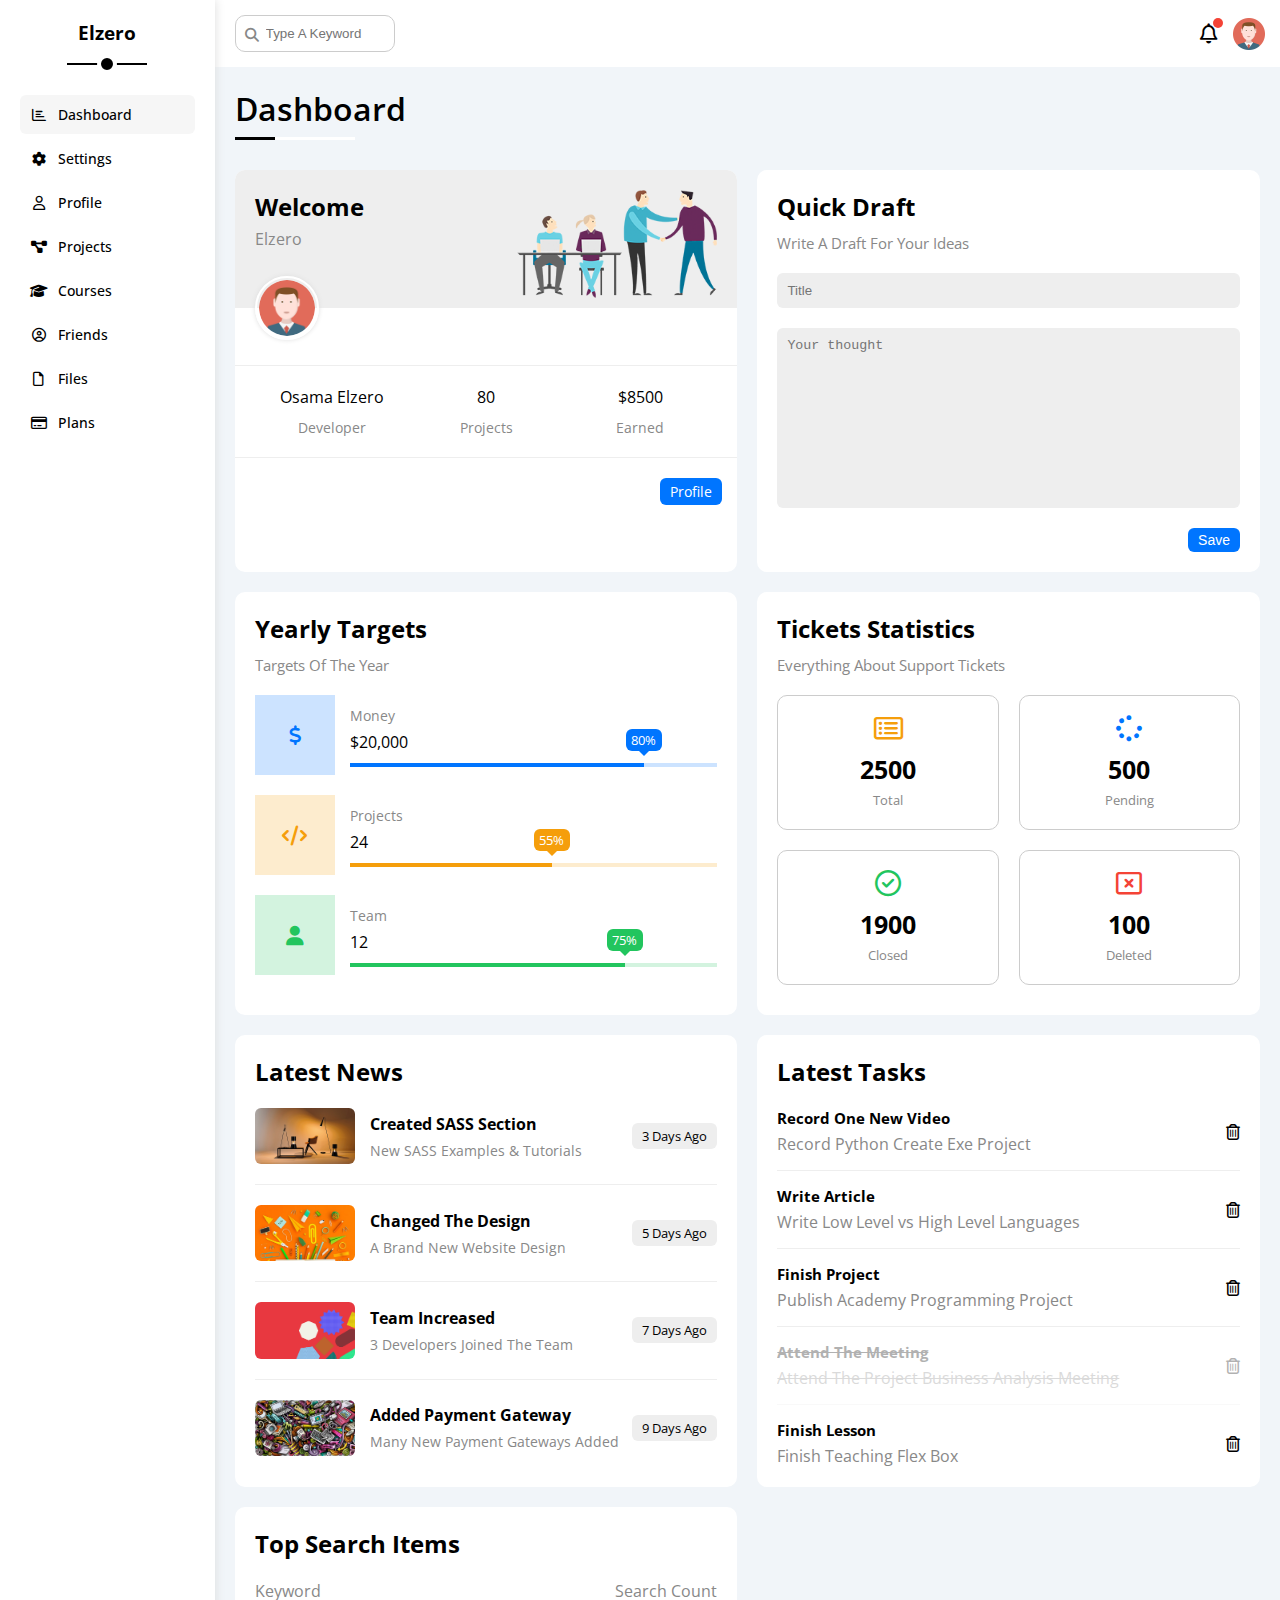
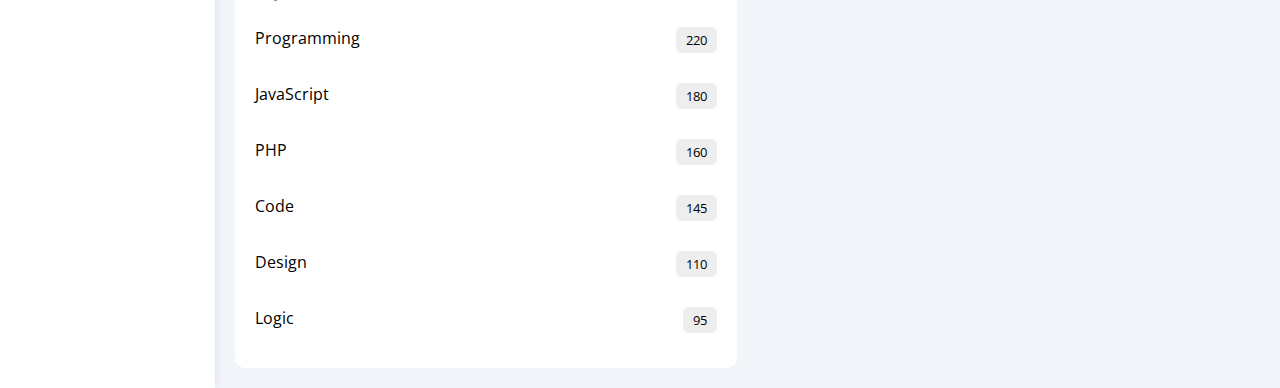
==== index.html @ 356036a4 "Upload Dashboard Page - Top Search" ====
<!DOCTYPE html>
<html lang="en">

<head>
    <meta charset="UTF-8">
    <meta name="viewport" content="width=device-width, initial-scale=1.0">
    <title>Dashboard</title>
    <!-- Normalizer -->
    <!-- <link rel="stylesheet" href="css/normalize.css"> -->
    <!-- Font Awesome -->
    <link rel="stylesheet" href="css/all.min.css">
    <link rel="stylesheet" href="css/framework.css">
    <link rel="stylesheet" href="css/master.css">
    <!-- Google fonts -->
    <link rel="preconnect" href="https://fonts.googleapis.com">
    <link rel="preconnect" href="https://fonts.gstatic.com" crossorigin>
    <link href="https://fonts.googleapis.com/css2?family=Open+Sans:ital,wght@0,300..800;1,300..800&display=swap"
        rel="stylesheet">
</head>

<body>
    <div class="page d-flex">
        <!-- Start Sidebar -->
        <div class="sidebar bg-white p-20 p-relative">
            <h3 class="p-relative txt-c mt-0">Elzero</h3>
            <ul>
                <li>
                    <a class="active d-flex align-center fs-14 c-black rad-6 p-10" href="#index.html">
                        <i class="fa-regular fa-chart-bar fa-fw"></i>
                        <span>Dashboard</span>
                    </a>
                </li>
                <li>
                    <a class="d-flex align-center fs-14 c-black rad-6 p-10" href="#settings.html">
                        <i class="fa-solid fa-gear fa-fw"></i>
                        <span>Settings</span>
                    </a>
                </li>
                <li>
                    <a class="d-flex align-center fs-14 c-black rad-6 p-10" href="#profile.html">
                        <i class="fa-regular fa-user fa-fw"></i>
                        <span>Profile</span>
                    </a>
                </li>
                <li>
                    <a class="d-flex align-center fs-14 c-black rad-6 p-10" href="#projects.html">
                        <i class="fa-solid fa-diagram-project fa-fw"></i>
                        <span>Projects</span>
                    </a>
                </li>
                <li>
                    <a class="d-flex align-center fs-14 c-black rad-6 p-10" href="#courses.html">
                        <i class="fa-solid fa-graduation-cap fa-fw"></i>
                        <span>Courses</span>
                    </a>
                </li>
                <li>
                    <a class="d-flex align-center fs-14 c-black rad-6 p-10" href="#friends.html">
                        <i class="fa-regular fa-circle-user fa-fw"></i>
                        <span>Friends</span>
                    </a>
                </li>
                <li>
                    <a class="d-flex align-center fs-14 c-black rad-6 p-10" href="#files.html">
                        <i class="fa-regular fa-file fa-fw"></i>
                        <span>Files</span>
                    </a>
                </li>
                <li>
                    <a class="d-flex align-center fs-14 c-black rad-6 p-10" href="#plans.html">
                        <i class="fa-regular fa-credit-card fa-fw"></i>
                        <span>Plans</span>
                    </a>
                </li>
            </ul>
        </div>
        <!-- End Sidebar -->
        <div class="content w-full of-hidden">
            <!-- Start content Headder -->
            <div class="head bg-white p-15 between-flex">
                <div class="search p-relative">
                    <input class="p-10 b-ccc rad-10" type="search" placeholder="Type A Keyword">
                </div>
                <div class="icons d-flex align-center">
                    <span class="notification p-relative">
                        <i class="fa-regular fa-bell fa-lg"></i>
                    </span>
                    <img src="imgs/avatar.png" alt="avatar image">
                </div>
            </div>
            <!-- End content Headder -->
            <!-- page title -->
            <h1 class="p-relative">Dashboard</h1>
            <!-- Start content wrapper -->
            <div class="wrapper d-grid gap-20 mr-20 ml-20 mb-20">
                <!-- Start Welcome Widget -->
                <div class="welcome bg-white rad-10 txt-c-mobile block-mobile of-hidden">
                    <div class="intro p-20 d-flex space-between bg-eee">
                        <div>
                            <h2 class="m-0">Welcome</h2>
                            <p class="c-grey mt-5">Elzero</p>
                        </div>
                        <img src="imgs/welcome.png" alt="Welcome image" class="hide-mobile">
                    </div>
                    <img src="imgs/avatar.png" alt="avatar image" class="avatar">
                    <div class="body txt-c d-flex p-20 mt-20 mb-20 block-mobile">
                        <div>Osama Elzero<span class="d-block c-grey fs-14 mt-10">Developer</span></div>
                        <div>80<span class="d-block c-grey fs-14 mt-10">Projects</span></div>
                        <div>$8500<span class="d-block c-grey fs-14 mt-10">Earned</span></div>
                    </div>
                    <a href="profile.html" class="visit d-block fs-14 bg-blue c-white w-fit btn-shape">Profile</a>
                </div>
                <!-- End Welcome Widget -->
                <!-- Start Quick Draft Widget -->
                <div class="quick-draft p-20 bg-white rad-10">
                    <h2 class="mt-0 mb-10">Quick Draft</h2>
                    <p class="mt-0 mb-20 c-grey fs-15">Write A Draft For Your Ideas</p>
                    <form>
                        <input class="d-block mb-20 w-full p-10 b-none bg-eee rad-6" type="text" placeholder="Title">
                        <textarea class="d-block mb-20 w-full p-10 b-none bg-eee rad-6"
                            placeholder="Your thought"></textarea>
                        <input class="save d-block fs-14 bg-blue c-white b-none w-fit btn-shape" type="submit"
                            value="Save">
                    </form>
                </div>
                <!-- End Quick Draft Widget -->
                <!-- Start Targets Widget -->
                <div class="targets p-20 bg-white rad-10">
                    <h2 class="mt-0 mb-10">Yearly Targets</h2>
                    <p class="mt-0 mb-20 c-grey fs-15">Targets Of The Year</p>
                    <!-- 1st Target -->
                    <div class="target-row money mb-20 d-flex align-center">
                        <div class="icon center-flex">
                            <i class="fa-solid fa-dollar-sign fa-lg c-blue"></i>
                        </div>
                        <div class="details">
                            <span class="fs-14 c-grey">Money</span>
                            <span class="d-block mt-5 mb-10">$20,000</span>
                            <div class="progress p-relative">
                                <span class="bg-blue money" style="width: 80%;">
                                    <span class="bg-blue">80%</span>
                                </span>
                            </div>
                        </div>
                    </div>
                    <!-- 2nd Target -->
                    <div class="target-row projects mb-20 d-flex align-center">
                        <div class="icon center-flex">
                            <i class="fa-solid fa-code fa-lg c-orange"></i>
                        </div>
                        <div class="details">
                            <span class="fs-14 c-grey">Projects</span>
                            <span class="d-block mt-5 mb-10">24</span>
                            <div class="progress p-relative">
                                <span class="bg-orange projects" style="width: 55%;">
                                    <span class="bg-orange">55%</span>
                                </span>
                            </div>
                        </div>
                    </div>
                    <!-- 3rd Target -->
                    <div class="target-row team mb-20 d-flex align-center">
                        <div class="icon center-flex">
                            <i class="fa-solid fa-user fa-lg c-green"></i>
                        </div>
                        <div class="details">
                            <span class="fs-14 c-grey">Team</span>
                            <span class="d-block mt-5 mb-10">12</span>
                            <div class="progress p-relative">
                                <span class="bg-green team" style="width: 75%;">
                                    <span class="bg-green">75%</span>
                                </span>
                            </div>
                        </div>
                    </div>
                </div>
                <!-- End Targets Widget -->
                <!-- Start Ticket Widget -->
                <div class="tickets p-20 bg-white rad-10">
                    <h2 class="mt-0 mb-10">Tickets Statistics</h2>
                    <p class="mt-0 mb-20 c-grey fs-15">Everything About Support Tickets</p>
                    <div class="d-flex txt-c gap-20 f-wrap">
                        <!-- 1st box -->
                        <div class="box p-20 rad-10 fs-13 c-grey b-ccc">
                            <i class="fa-regular fa-rectangle-list fa-2x mb-10 c-orange"></i>
                            <span class="d-block c-black fw-bold fs-25 mb-5">2500</span>
                            Total
                        </div>
                        <!-- 2nd box -->
                        <div class="box p-20 rad-10 fs-13 c-grey b-ccc">
                            <i class="fa-solid fa-spinner fa-2x mb-10 c-blue"></i>
                            <span class="d-block c-black fw-bold fs-25 mb-5">500</span>
                            Pending
                        </div>
                        <!-- 3rd box -->
                        <div class="box p-20 rad-10 fs-13 c-grey b-ccc">
                            <i class="fa-regular fa-circle-check fa-2x mb-10 c-green"></i>
                            <span class="d-block c-black fw-bold fs-25 mb-5">1900</span>
                            Closed
                        </div>
                        <!-- 4th box -->
                        <div class="box p-20 rad-10 fs-13 c-grey b-ccc">
                            <i class="fa-regular fa-rectangle-xmark fa-2x mb-10 c-red"></i>
                            <span class="d-block c-black fw-bold fs-25 mb-5">100</span>
                            Deleted
                        </div>
                    </div>
                </div>
                <!-- End Ticket Widget -->
                <!-- Start Latest News Widget -->
                <div class="latest-news p-20 bg-white rad-10 txt-c-mobile">
                    <h2 class="mt-0 mb-20">Latest News</h2>
                    <!-- 1st News -->
                    <div class="news-row d-flex align-center block-mobile">
                        <img class="rad-6 mr-15 w-100" src="imgs/news-01.png" alt="News Image">
                        <div class="info">
                            <h3>Created SASS Section</h3>
                            <p class="m-0 fs-14 c-grey">New SASS Examples & Tutorials</p>
                        </div>
                        <div class="btn-shape bg-eee fs-13 label">3 Days Ago</div>
                    </div>
                    <!-- 2nd News -->
                    <div class="news-row d-flex align-center block-mobile">
                        <img class="rad-6 mr-15 w-100" src="imgs/news-02.png" alt="News Image">
                        <div class="info">
                            <h3>Changed The Design</h3>
                            <p class="m-0 fs-14 c-grey">A Brand New Website Design</p>
                        </div>
                        <div class="btn-shape bg-eee fs-13 label">5 Days Ago</div>
                    </div>
                    <!-- 3rd News -->
                    <div class="news-row d-flex align-center block-mobile">
                        <img class="rad-6 mr-15 w-100" src="imgs/news-03.png" alt="News Image">
                        <div class="info">
                            <h3>Team Increased</h3>
                            <p class="m-0 fs-14 c-grey">3 Developers Joined The Team</p>
                        </div>
                        <div class="btn-shape bg-eee fs-13 label">7 Days Ago</div>
                    </div>
                    <!-- 4th News -->
                    <div class="news-row d-flex align-center block-mobile">
                        <img class="rad-6 mr-15 w-100" src="imgs/news-04.png" alt="News Image">
                        <div class="info">
                            <h3>Added Payment Gateway</h3>
                            <p class="m-0 fs-14 c-grey">Many New Payment Gateways Added</p>
                        </div>
                        <div class="btn-shape bg-eee fs-13 label">9 Days Ago</div>
                    </div>
                </div>
                <!-- End Latest News Widget -->
                <!-- Start Tasks Widget -->
                <div class="tasks p-20 bg-white rad-10">
                    <h2 class="mt-0 mb-20">Latest Tasks</h2>
                    <!-- 1st Task -->
                    <div class="task-row between-flex">
                        <div class="info">
                            <h3 class="mt-0 mb-5 fs-15">Record One New Video</h3>
                            <p class="m-0 c-grey">Record Python Create Exe Project</p>
                        </div>
                        <i class="fa-regular fa-trash-can delete"></i>
                    </div>
                    <!-- 2nd Task -->
                    <div class="task-row between-flex">
                        <div class="info">
                            <h3 class="mt-0 mb-5 fs-15">Write Article</h3>
                            <p class="m-0 c-grey">Write Low Level vs High Level Languages</p>
                        </div>
                        <i class="fa-regular fa-trash-can delete"></i>
                    </div>
                    <!-- 3rd Task -->
                    <div class="task-row between-flex">
                        <div class="info">
                            <h3 class="mt-0 mb-5 fs-15">Finish Project</h3>
                            <p class="m-0 c-grey">Publish Academy Programming Project</p>
                        </div>
                        <i class="fa-regular fa-trash-can delete"></i>
                    </div>
                    <!-- 4th Task -->
                    <div class="task-row between-flex done">
                        <div class="info">
                            <h3 class="mt-0 mb-5 fs-15">Attend The Meeting</h3>
                            <p class="m-0 c-grey">Attend The Project Business Analysis Meeting</p>
                        </div>
                        <i class="fa-regular fa-trash-can delete"></i>
                    </div>
                    <!-- 5th Task -->
                    <div class="task-row between-flex">
                        <div class="info">
                            <h3 class="mt-0 mb-5 fs-15">Finish Lesson</h3>
                            <p class="m-0 c-grey">Finish Teaching Flex Box</p>
                        </div>
                        <i class="fa-regular fa-trash-can delete"></i>
                    </div>
                </div>
                <!-- End Tasks Widget -->
                <!-- Start Top Search Word Widget -->
                <div class="search-items p-20 bg-white rad-10">
                    <h2 class="mt-0 mb-20">Top Search Items</h2>
                    <div class="items-head d-flex space-between c-grey mb-10">
                        <span>Keyword</span>
                        <span>Search Count</span>
                    </div>
                    <div class="item d-flex space-between pt-15 pb-15">
                        <span>Programming</span>
                        <span class="bg-eee fs-13 btn-shape">220</span>
                    </div>
                    <div class="item d-flex space-between pt-15 pb-15">
                        <span>JavaScript</span>
                        <span class="bg-eee fs-13 btn-shape">180</span>
                    </div>
                    <div class="item d-flex space-between pt-15 pb-15">
                        <span>PHP</span>
                        <span class="bg-eee fs-13 btn-shape">160</span>
                    </div>
                    <div class="item d-flex space-between pt-15 pb-15">
                        <span>Code</span>
                        <span class="bg-eee fs-13 btn-shape">145</span>
                    </div>
                    <div class="item d-flex space-between pt-15 pb-15">
                        <span>Design</span>
                        <span class="bg-eee fs-13 btn-shape">110</span>
                    </div>
                    <div class="item d-flex space-between pt-15 pb-15">
                        <span>Logic</span>
                        <span class="bg-eee fs-13 btn-shape">95</span>
                    </div>
                </div>
                <!-- End Top Search Word Widget -->
            </div>
            <!-- End content wrapper -->
        </div>
    </div>
</body>

</html>
---- css/framework.css ----
:root {
    --blue-color: #0075ff;
    --blue-alt-color: #0d69d5;
    --orange-color: #f59e0b;
    --green-color: #22c55e;
    --red-color: #f44336;
    --grey-color: #888;
}

/* Start Box */
.d-flex {
    display: flex;
}

.f-wrap {
    flex-wrap: wrap;
}

.align-center {
    align-items: center;
}

.space-between {
    justify-content: space-between;
}

.d-grid {
    display: grid;
}

.gap-20 {
    gap: 20px;
}

.d-block {
    display: block;
}

@media (max-width: 767px) {
    .block-mobile {
        display: block;
    }

    .hide-mobile {
        display: none;
    }

}

.of-hidden {
    overflow: hidden;
}

/* End Box */
/* Start padding + margin + gap*/
.p-10 {
    padding: 10px;
}

.p-15 {
    padding: 15px;
}

.p-20 {
    padding: 20px;
}

.pt-10 {
    padding-top: 10px;
}

.pt-15 {
    padding-top: 15px;
}

.pt-20 {
    padding-top: 20px;
}

.pr-10 {
    padding-right: 10px;
}

.pr-15 {
    padding-right: 15px;
}

.pr-20 {
    padding-right: 20px;
}

.pb-10 {
    padding-bottom: 10px;
}

.pb-15 {
    padding-bottom: 15px;
}

.pb-20 {
    padding-bottom: 20px;
}

.pl-10 {
    padding-left: 10px;
}

.pl-15 {
    padding-left: 15px;
}

.pl-20 {
    padding-left: 20px;
}

.m-0 {
    margin: 0;
}

.m-20 {
    margin: 20px;
}

.mt-0 {
    margin-top: 0;
}

.mt-5 {
    margin-top: 5px;
}

.mt-10 {
    margin-top: 10px;
}

.mt-20 {
    margin-top: 20px;
}

.mr-15 {
    margin-right: 15px;
}

.mr-20 {
    margin-right: 20px;
}

.mb-5 {
    margin-bottom: 5px;
}

.mb-10 {
    margin-bottom: 10px;
}

.mb-20 {
    margin-bottom: 20px;
}

.ml-20 {
    margin-left: 20px;
}

/* End padding + margin */
/* Start color */
.c-black {
    color: black;
}

.c-white {
    color: white;
}

.c-grey {
    color: var(--grey-color);
}

.c-red {
    color: var(--red-color);
}

.c-green {
    color: var(--green-color);
}

.c-blue {
    color: var(--blue-color);
}

.c-orange {
    color: var(--orange-color);
}

.bg-red {
    background-color: var(--red-color);
}

.bg-green {
    background-color: var(--green-color);
}

.bg-blue {
    background-color: var(--blue-color);
}

.bg-orange {
    background-color: var(--orange-color);
}

.bg-white {
    background-color: white;
}

.bg-eee {
    background-color: #eee;
}

/* End color */
/* Start position */
.p-relative {
    position: relative;
}

.p-absolute {
    position: absolute;
}

/* End position */
/* Start font */
.txt-c {
    text-align: center;
}

.fs-13 {
    font-size: 13px;
}

.fs-14 {
    font-size: 14px;
}

.fs-15 {
    font-size: 15px;
}

.fs-25 {
    font-size: 25px;
}

.fw-bold {
    font-weight: bold;
}

@media (max-width: 767px) {
    .txt-c-mobile {
        text-align: center;
    }
}

/* End font */
/* Start border */
.b-none {
    border: none;
}

.b-ccc {
    border: 1px solid #ccc;
}

.rad-6 {
    border-radius: 6px;
    -webkit-border-radius: 6px;
    -moz-border-radius: 6px;
    -ms-border-radius: 6px;
    -o-border-radius: 6px;
}

.rad-10 {
    border-radius: 10px;
    -webkit-border-radius: 10px;
    -moz-border-radius: 10px;
    -ms-border-radius: 10px;
    -o-border-radius: 10px;
}

/* End border */
/* Start Width + Height */
.w-full {
    width: 100%;
}

.w-fit {
    width: fit-content;
}

.w-100 {
    width: 100px;
}

.h-full {
    height: 100%;
}

.h-100 {
    height: 100px;
}

/* End Width + Height */
/* Start Components */
.center-flex {
    display: flex;
    align-items: center;
    justify-content: center;
}

.between-flex {
    display: flex;
    align-items: center;
    justify-content: space-between;
}

.btn-shape {
    padding: 4px 10px;
    border-radius: 6px;
    -webkit-border-radius: 6px;
    -moz-border-radius: 6px;
    -ms-border-radius: 6px;
    -o-border-radius: 6px;
}

/* End Components */
---- css/master.css ----
/* Start Global Rules */
:root {
    --blue-color: #0075ff;
    --blue-alt-color: #0d69d5;
    --orange-color: #f59e0b;
    --green-color: #22c55e;
    --red-color: #f44336;
    --grey-color: #888;
}

* {
    box-sizing: border-box;
    /* Start Scrollbar for firefox */
    scrollbar-color: var(--blue-color) white;

}

body {
    font-family: "Open Sans", serif;
    margin: 0;
}

*:focus {
    outline: none;
}

a {
    text-decoration: none;
}

ul {
    list-style: none;
    padding: 0;
}

/* Strat Scrollbar */
::-webkit-scrollbar {
    width: 15px;
}

::-webkit-scrollbar-track {
    background-color: white;
}

::-webkit-scrollbar-thumb {
    background-color: var(--blue-color);
}

::-webkit-scrollbar-thumb:hover {
    background-color: var(--blue-alt-color);
}

/* End Scrollbar */
.page {
    background-color: #f1f5f9;
    min-height: 100vh;
}

/* End Global Rules */
/* Start Sidebar */
.sidebar {
    width: 250px;
    box-shadow: 0 0 10px #ddd;
}

.sidebar>h3 {
    margin-bottom: 50px;
}

@media (min-width: 768px) {

    .sidebar>h3::before,
    .sidebar>h3::after {
        content: "";
        position: absolute;
        background-color: black;
        width: 80px;
        height: 2px;
        bottom: -20px;
        left: 50%;
        transform: translateX(-50%);
        -webkit-transform: translateX(-50%);
        -moz-transform: translateX(-50%);
        -ms-transform: translateX(-50%);
        -o-transform: translateX(-50%);
    }

    .sidebar>h3::before {
        width: 80px;
        height: 2px;
        bottom: -20px;
    }

    .sidebar>h3::after {
        width: 12px;
        height: 12px;
        bottom: -29px;
        border: 4px solid white;
        border-radius: 50%;
        -webkit-border-radius: 50%;
        -moz-border-radius: 50%;
        -ms-border-radius: 50%;
        -o-border-radius: 50%;
    }
}

.sidebar ul li a {
    margin-bottom: 5px;
    transition: 0.3s;
    -webkit-transition: 0.3s;
    -moz-transition: 0.3s;
    -ms-transition: 0.3s;
    -o-transition: 0.3s;
}

.sidebar ul li a:hover,
.sidebar ul li a.active {
    background-color: #f6f6f6;
}

.sidebar ul li a span {
    font-size: 14px;
    margin-left: 10px;
    font-weight: 500;
}

@media (max-width: 767px) {
    .sidebar {
        width: 58px;
        padding: 10px;
    }

    .sidebar>h3 {
        font-size: 13px;
        margin-bottom: 15px;
    }

    .sidebar ul li a span {
        display: none;
    }
}

/* End Sidebar */
/* Start content */
/* Start content header */
.head .search::before {
    position: absolute;
    font-family: var(--fa-style-family-classic);
    content: "\f002";
    font-weight: 900;
    color: var(--grey-color);
    font-size: 14px;
    left: 15px;
    top: 50%;
    transform: translateY(-50%);
    -webkit-transform: translateY(-50%);
    -moz-transform: translateY(-50%);
    -ms-transform: translateY(-50%);
    -o-transform: translateY(-50%);
}

.head .search input {
    margin-left: 5px;
    padding-left: 30px;
    width: 160px;
    transition: 0.3s;
    -webkit-transition: 0.3s;
    -moz-transition: 0.3s;
    -ms-transition: 0.3s;
    -o-transition: 0.3s;
}

.head .search input:focus {
    width: 200px;
}

.head .search input:focus::placeholder {
    opacity: 0;
}

.head .icons .notification::before {
    content: "";
    position: absolute;
    width: 10px;
    height: 10px;
    background-color: var(--red-color);
    right: -5px;
    top: -5px;
    border-radius: 50%;
    -webkit-border-radius: 50%;
    -moz-border-radius: 50%;
    -ms-border-radius: 50%;
    -o-border-radius: 50%;
}

.head .icons img {
    width: 32px;
    height: 32px;
    margin-left: 15px;
}

/* End content header */
/* Start content title */
.page h1 {
    margin: 20px 20px 40px;
    font-weight: 600;
}

.page h1::before,
.page h1::after {
    content: "";
    height: 3px;
    position: absolute;
    bottom: -10px;
    left: 0;
}

.page h1::before {
    background-color: white;
    width: 120px;
}

.page h1::after {
    background-color: black;
    width: 40px;
}

/* End content title */
/* Start content wrapper */
.wrapper {
    grid-template-columns: repeat(auto-fill, minmax(450px, 1fr));
}

@media (max-width: 767px) {
    .wrapper {
        grid-template-columns: minmax(200px, 1fr);
        margin-right: 10px;
        margin-left: 10px;
        gap: 10px;
    }
}

/* End contetn wrapper */
/* Start Welcome Widget */
.welcome .intro img {
    width: 200px;
    margin-bottom: -10px;
}

.welcome .avatar {
    width: 64px;
    height: 64px;
    padding: 2px;
    box-shadow: 0 0 5px #ddd;
    margin-left: 20px;
    margin-top: -32px;
    border: 2px solid white;
    border-radius: 50%;
    -webkit-border-radius: 50%;
    -moz-border-radius: 50%;
    -ms-border-radius: 50%;
    -o-border-radius: 50%;
}

.welcome .body {
    border-top: 1px solid #eee;
    border-bottom: 1px solid #eee;
}

.welcome .body>div {
    flex: 1;
}

.welcome .visit {
    margin: 0 15px 15px auto;
    transition: 0.3s;
    -webkit-transition: 0.3s;
    -moz-transition: 0.3s;
    -ms-transition: 0.3s;
    -o-transition: 0.3s;
}

.welcome .visit:hover {
    background-color: var(--blue-alt-color);
}

@media (max-width: 767px) {
    .welcome .intro {
        padding-bottom: 30px;
    }

    .welcome .avatar {
        margin-left: 0;
    }

    .welcome .body>div:not(:last-child) {
        margin-bottom: 20px;
    }
}

/* End Welcome Widget */
/* Start Quick Draft Widget */
.quick-draft textarea {
    resize: none;
    min-height: 180px;
}

.quick-draft .save {
    margin-left: auto;
    cursor: pointer;
    transition: 0.3s;
    -webkit-transition: 0.3s;
    -moz-transition: 0.3s;
    -ms-transition: 0.3s;
    -o-transition: 0.3s;
}

.quick-draft .save:hover {
    background-color: var(--blue-alt-color);
}

/* End Quick Draft Widget */
/* Start Targets Widget */
.targets .target-row .icon {
    width: 80px;
    height: 80px;
    margin-right: 15px;
}

.targets .details {
    flex: 1;
}

.targets .details .progress {
    height: 4px;
}

.targets .details .progress>span {
    position: absolute;
    left: 0;
    top: 0;
    height: 100%;
}

.targets .details .progress>span span {
    position: absolute;
    width: 36px;
    bottom: 16px;
    right: -18px;
    color: white;
    padding: 2px 5px;
    font-size: 13px;
    border-radius: 6px;
    -webkit-border-radius: 6px;
    -moz-border-radius: 6px;
    -ms-border-radius: 6px;
    -o-border-radius: 6px;
}

.targets .details .progress>span span::after {
    content: "";
    border-color: transparent;
    border-style: solid;
    border-width: 5px;
    position: absolute;
    bottom: -10px;
    left: 50%;
    transform: translateX(-50%);
    -webkit-transform: translateX(-50%);
    -moz-transform: translateX(-50%);
    -ms-transform: translateX(-50%);
    -o-transform: translateX(-50%);
}

.targets .details .progress>.money span::after {
    border-top-color: var(--blue-color);
}

.targets .details .progress>.projects span::after {
    border-top-color: var(--orange-color);
}

.targets .details .progress>.team span::after {
    border-top-color: var(--green-color);
}

.money .icon,
.money .progress {
    background-color: rgb(0 117 255 / 20%);
}

.projects .icon,
.projects .progress {
    background-color: rgb(245 158 11 / 20%);
}

.team .icon,
.team .progress {
    background-color: rgb(34 197 94 / 20%);
}

/* End Targets Widget */
/* Start Ticket Widget */
.tickets .box {
    width: calc(50% - 10px);
}

@media (max-width: 767px) {
    .tickets .box {
        width: 100%;
    }
}

/* End Ticket Widget */
/* Start Latest News Widget */
.latest-news .news-row:not(:last-of-type) {
    margin-bottom: 20px;
    padding-bottom: 20px;
    border-bottom: 1px solid #eee;
}

.latest-news .info {
    flex-grow: 1;
}

.latest-news .info h3 {
    margin: 0 0 6px;
    font-size: 16px;
}

@media (max-width: 767px) {
    .latest-news .news-row .label {
        margin: 10px auto;
        width: fit-content;
    }
}

/* End Latest News Widget */
/* Start Tasks Widget */
.tasks .task-row:not(:last-of-type) {
    margin-bottom: 15px;
    padding-bottom: 15px;
    border-bottom: 1px solid #eee;
}

.tasks .info {
    flex-grow: 1;
}

.tasks .done {
    opacity: 0.3;
}

.tasks .done h3,
.tasks .done p {
    text-decoration: line-through;
}

.tasks .delete {
    cursor: pointer;
    transition: 0.3s;
    -webkit-transition: 0.3s;
    -moz-transition: 0.3s;
    -ms-transition: 0.3s;
    -o-transition: 0.3s;
}

.tasks .delete:hover {
    color: var(--red-color);
}

/* End Tasks Widget */
/* End content */
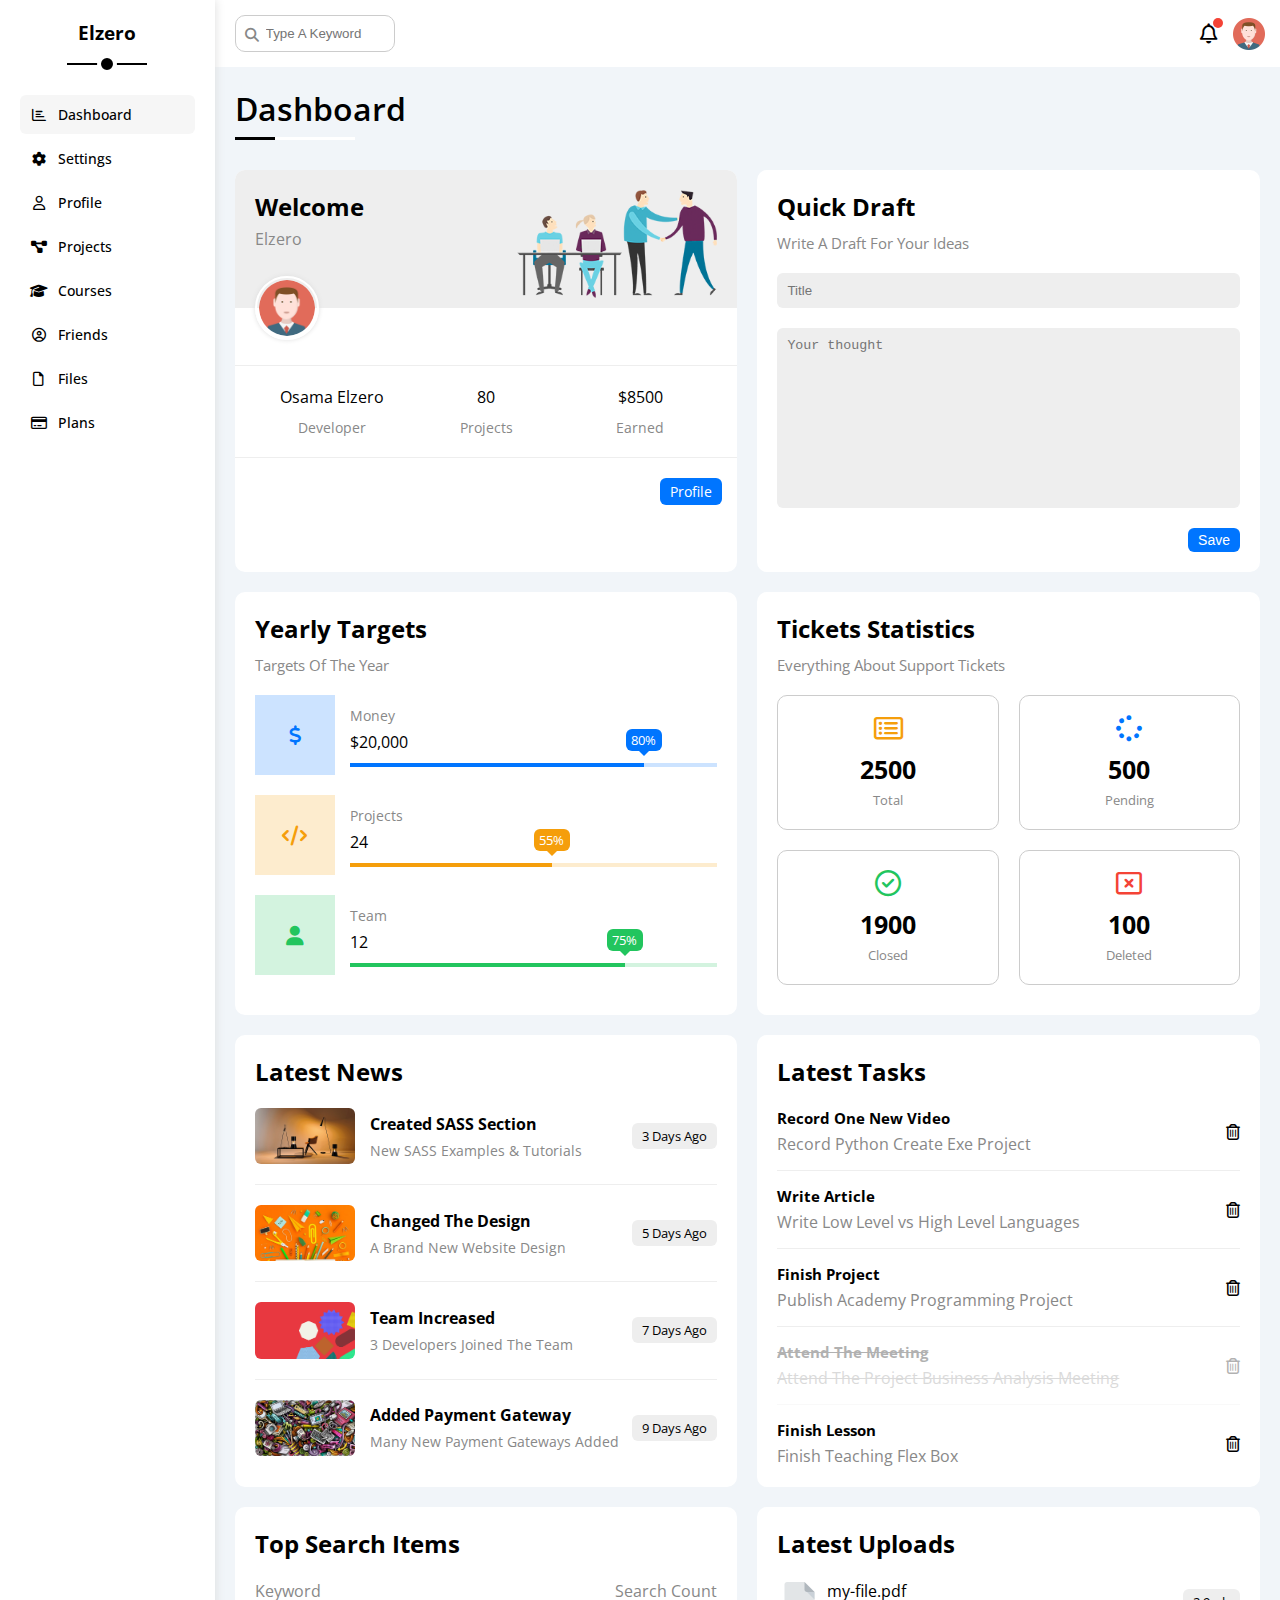
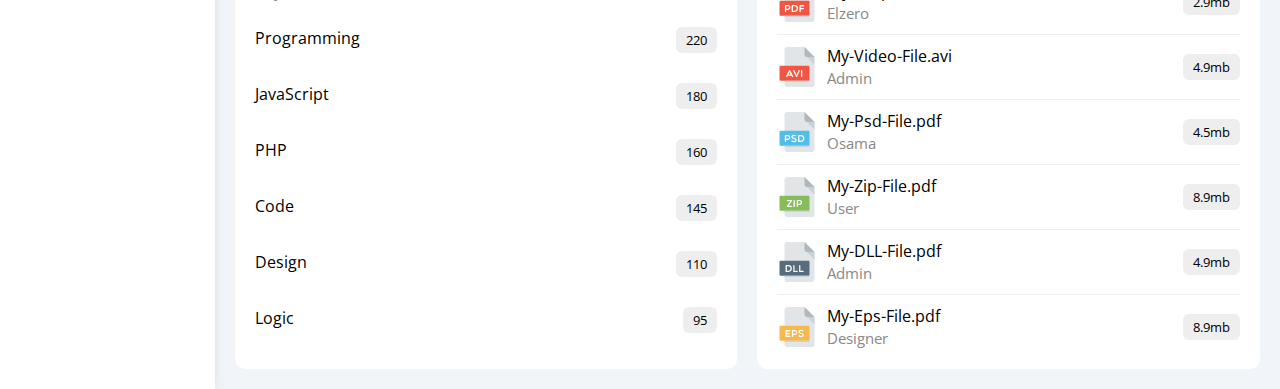
==== commit f619c344: "Upload Dashboard Page - Latest Uploads" ====
--- a/index.html
+++ b/index.html
@@ -326,6 +326,73 @@
                     </div>
                 </div>
                 <!-- End Top Search Word Widget -->
+                <!-- Start Latest Uploads Widget -->
+                <div class="latest-uploads p-20 bg-white rad-10">
+                    <h2 class="mt-0 mb-20">Latest Uploads</h2>
+                    <ul class="m-0">
+                        <li class="between-flex pb-10 mb-10">
+                            <div class="d-flex align-center">
+                                <img class="mr-10" src="imgs/pdf.svg" alt="pdf svg">
+                                <div class="a">
+                                    <span class="d-block">my-file.pdf</span>
+                                    <span class="fs-15 c-grey">Elzero</span>
+                                </div>
+                            </div>
+                            <div class="bg-eee btn-shape fs-13">2.9mb</div>
+                        </li>
+                        <li class="between-flex pb-10 mb-10">
+                            <div class="d-flex align-center">
+                                <img class="mr-10" src="imgs/avi.svg" alt="avi svg">
+                                <div>
+                                    <span class="d-block">My-Video-File.avi</span>
+                                    <span class="fs-15 c-grey">Admin</span>
+                                </div>
+                            </div>
+                            <div class="bg-eee btn-shape fs-13">4.9mb</div>
+                        </li>
+                        <li class="between-flex pb-10 mb-10">
+                            <div class="d-flex align-center">
+                                <img class="mr-10" src="imgs/psd.svg" alt="psd svg">
+                                <div>
+                                    <span class="d-block">My-Psd-File.pdf</span>
+                                    <span class="fs-15 c-grey">Osama</span>
+                                </div>
+                            </div>
+                            <div class="bg-eee btn-shape fs-13">4.5mb</div>
+                        </li>
+                        <li class="between-flex pb-10 mb-10">
+                            <div class="d-flex align-center">
+                                <img class="mr-10" src="imgs/zip.svg" alt="zip svg">
+                                <div>
+                                    <span class="d-block">My-Zip-File.pdf</span>
+                                    <span class="fs-15 c-grey">User</span>
+                                </div>
+                            </div>
+                            <div class="bg-eee btn-shape fs-13">8.9mb</div>
+                        </li>
+                        <li class="between-flex pb-10 mb-10">
+                            <div class="d-flex align-center">
+                                <img class="mr-10" src="imgs/dll.svg" alt="dll svg">
+                                <div>
+                                    <span class="d-block">My-DLL-File.pdf</span>
+                                    <span class="fs-15 c-grey">Admin</span>
+                                </div>
+                            </div>
+                            <div class="bg-eee btn-shape fs-13">4.9mb</div>
+                        </li>
+                        <li class="between-flex">
+                            <div class="d-flex align-center">
+                                <img class="mr-10" src="imgs/eps.svg" alt="eps svg">
+                                <div>
+                                    <span class="d-block">My-Eps-File.pdf</span>
+                                    <span class="fs-15 c-grey">Designer</span>
+                                </div>
+                            </div>
+                            <div class="bg-eee btn-shape fs-13">8.9mb</div>
+                        </li>
+                    </ul>
+                </div>
+                <!-- End Latest Uploads Widget -->
             </div>
             <!-- End content wrapper -->
         </div>
--- a/css/framework.css
+++ b/css/framework.css
@@ -137,6 +137,10 @@
     margin-top: 20px;
 }
 
+.mr-10 {
+    margin-right: 10px;
+}
+
 .mr-15 {
     margin-right: 15px;
 }
--- a/css/master.css
+++ b/css/master.css
@@ -470,4 +470,15 @@
 }
 
 /* End Tasks Widget */
+/* Start Latest Uploads Widget */
+.latest-uploads ul li:not(:last-child) {
+    border-bottom: 1px solid #eee;
+}
+
+.latest-uploads ul li img {
+    width: 40px;
+    height: 40px;
+}
+
+/* End Latest Uploads Widget */
 /* End content */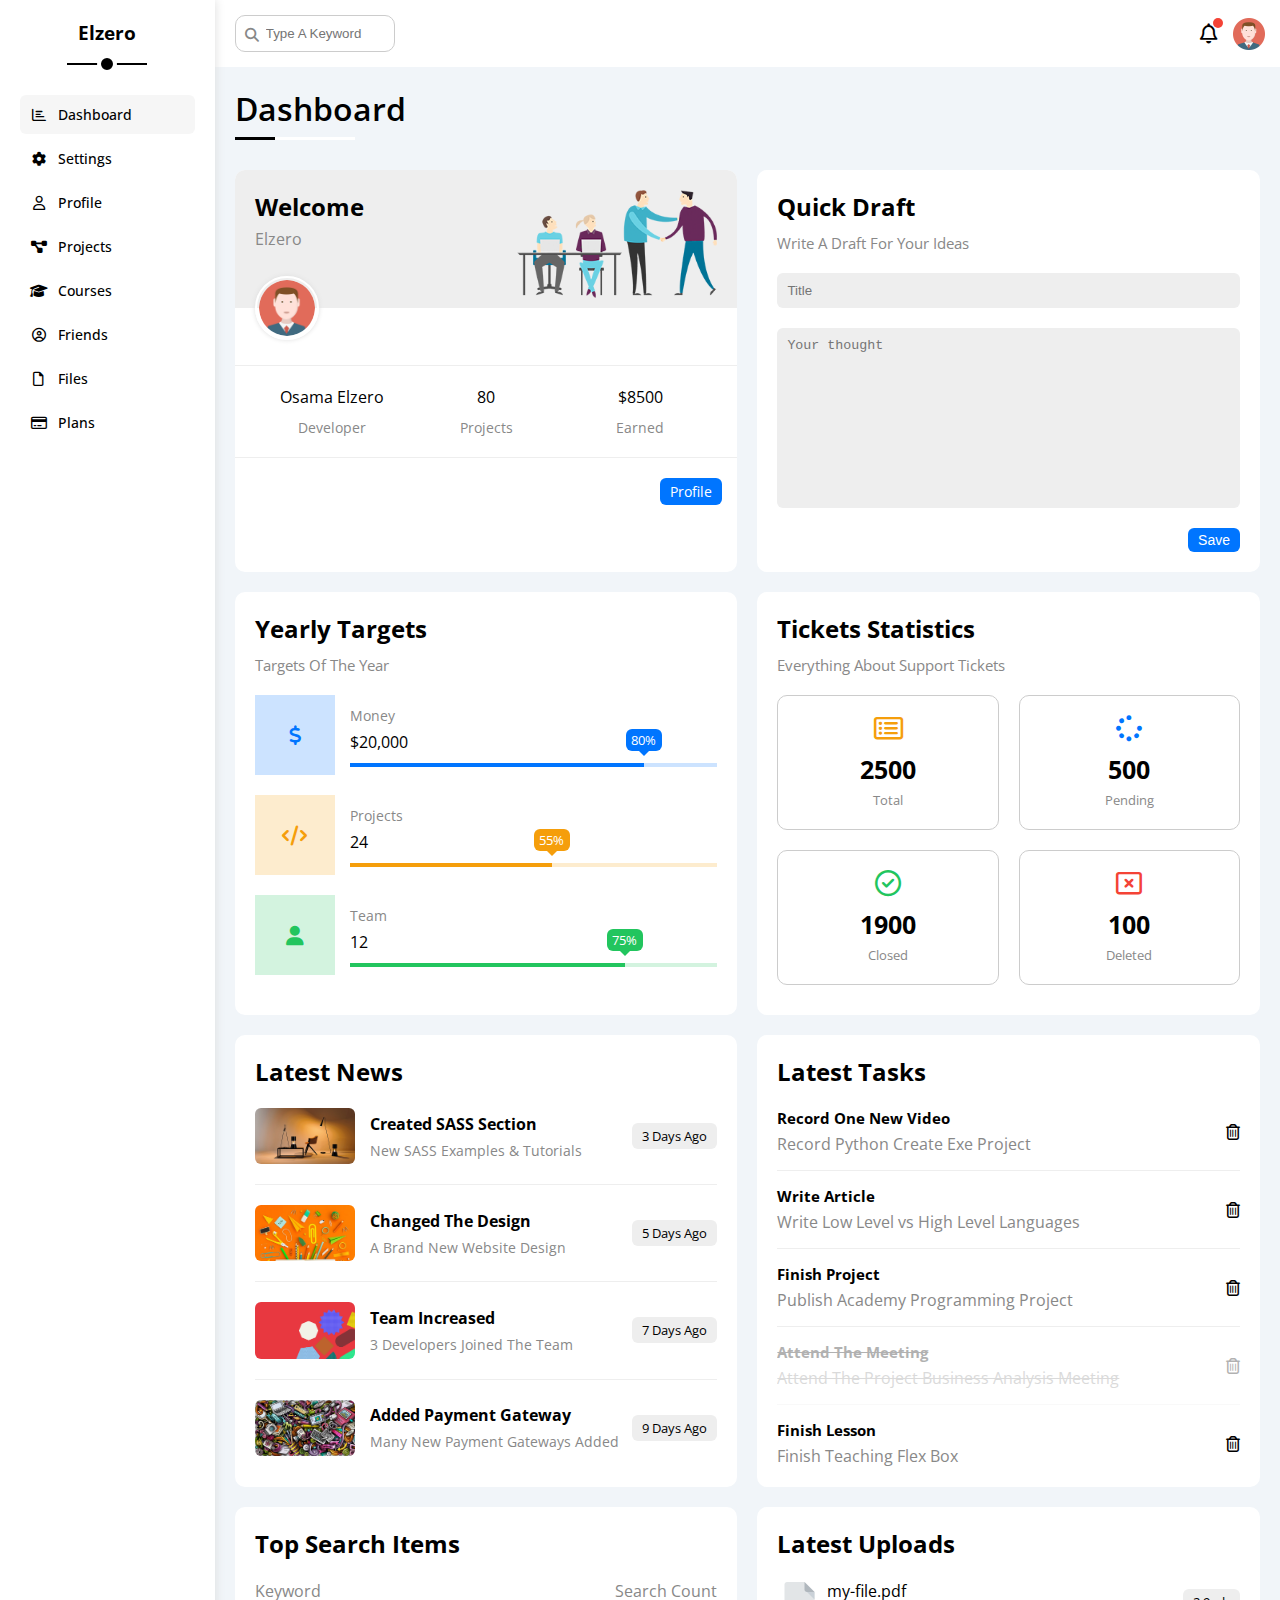
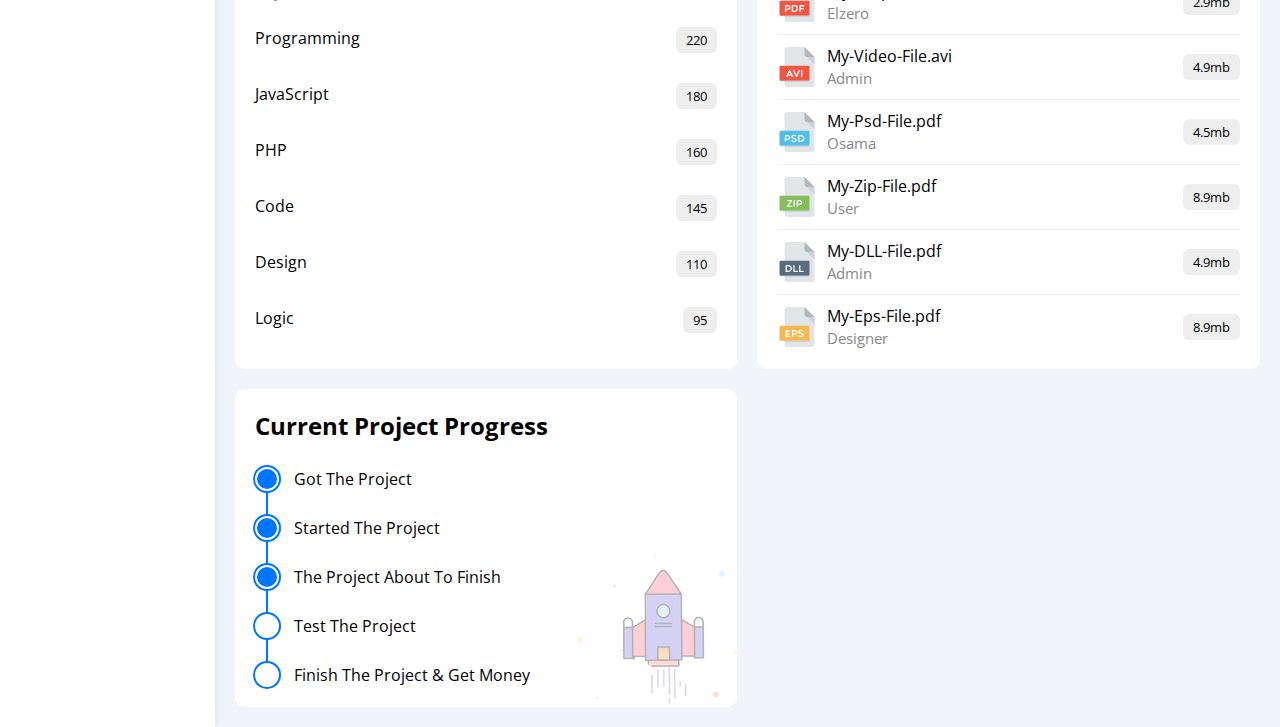
==== commit 733a63ce: "Upload Dashboard Page - Current Project" ====
--- a/index.html
+++ b/index.html
@@ -393,6 +393,19 @@
                     </ul>
                 </div>
                 <!-- End Latest Uploads Widget -->
+                <!-- Start Current Project Progress Widget -->
+                <div class="current-project p-20 bg-white rad-10 p-relative">
+                    <h2 class="mt-0 mb-20">Current Project Progress</h2>
+                    <ul class="m-0 p-relative">
+                        <li class="mt-25 d-flex align-center done">Got The Project</li>
+                        <li class="mt-25 d-flex align-center done">Started The Project</li>
+                        <li class="mt-25 d-flex align-center done">The Project About To Finish</li>
+                        <li class="mt-25 d-flex align-center current">Test The Project</li>
+                        <li class="mt-25 d-flex align-center">Finish The Project & Get Money</li>
+                    </ul>
+                    <img class="launch-icon hide-mobile" src="imgs/project.png" alt="rocket icon">
+                </div>
+                <!-- End Current Project Progress Widget -->
             </div>
             <!-- End content wrapper -->
         </div>
--- a/css/framework.css
+++ b/css/framework.css
@@ -137,6 +137,10 @@
     margin-top: 20px;
 }
 
+.mt-25 {
+    margin-top: 25px;
+}
+
 .mr-10 {
     margin-right: 10px;
 }
--- a/css/master.css
+++ b/css/master.css
@@ -481,4 +481,62 @@
 }
 
 /* End Latest Uploads Widget */
-/* End content */+/* Start Current Project Progress Widget */
+.current-project ul::before {
+    content: "";
+    position: absolute;
+    left: 11px;
+    width: 2px;
+    height: calc(100% - 10px);
+    background-color: var(--blue-color);
+}
+
+.current-project ul li::before {
+    content: "";
+    width: 20px;
+    height: 20px;
+    display: block;
+    background-color: white;
+    border: 2px solid white;
+    outline: 2px solid var(--blue-color);
+    margin-right: 15px;
+    z-index: 1;
+    border-radius: 50%;
+    -webkit-border-radius: 50%;
+    -moz-border-radius: 50%;
+    -ms-border-radius: 50%;
+    -o-border-radius: 50%;
+}
+
+.current-project ul li.done::before {
+    background-color: var(--blue-color);
+}
+
+.current-project ul li.current::before {
+    animation: change-color 0.8s infinite alternate;
+    -webkit-animation: change-color 0.8s infinite alternate;
+}
+
+.current-project .launch-icon {
+    position: absolute;
+    width: 160px;
+    right: 0;
+    bottom: 0;
+    opacity: 0.3;
+}
+
+/* End Current Project Progress Widget */
+/* End content */
+/* Start Animation */
+@keyframes change-color {
+
+    from {
+        background-color: var(--blue-color);
+    }
+
+    to {
+        background-color: white;
+    }
+}
+
+/* End Animation */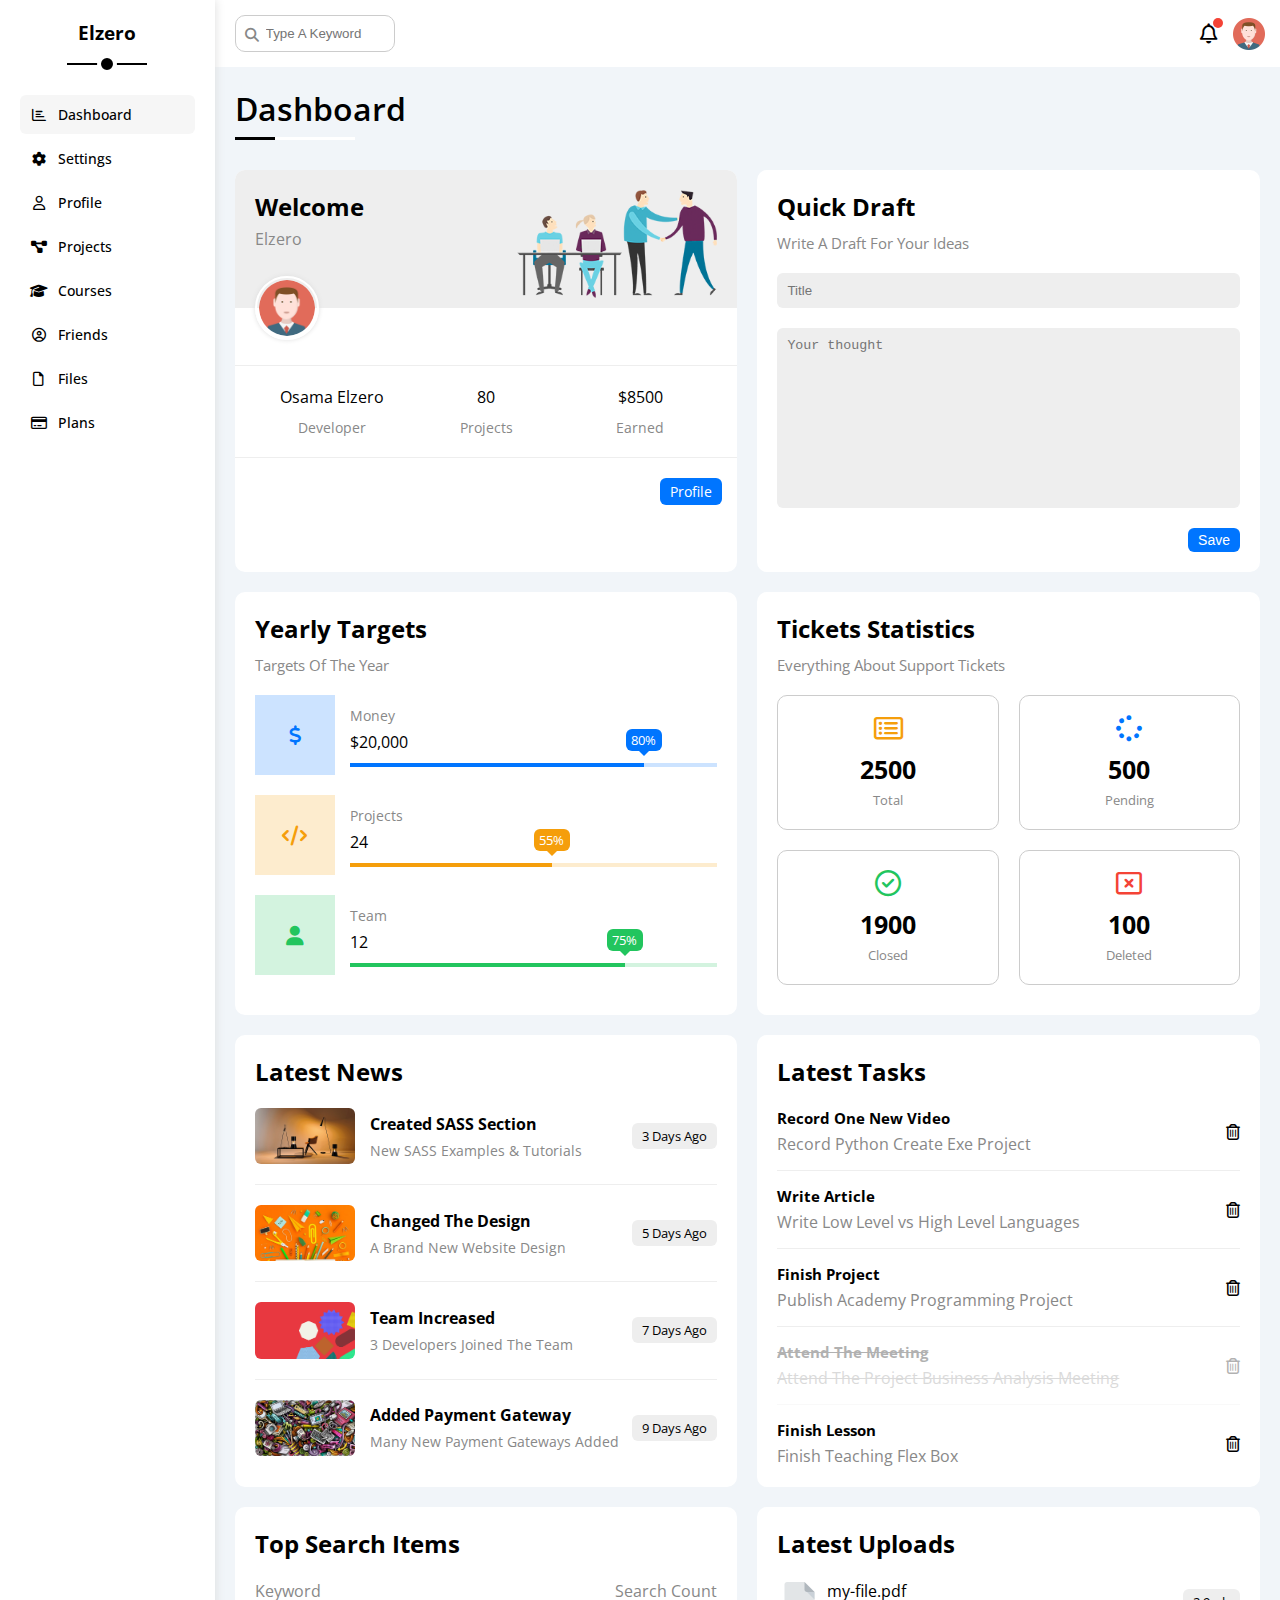
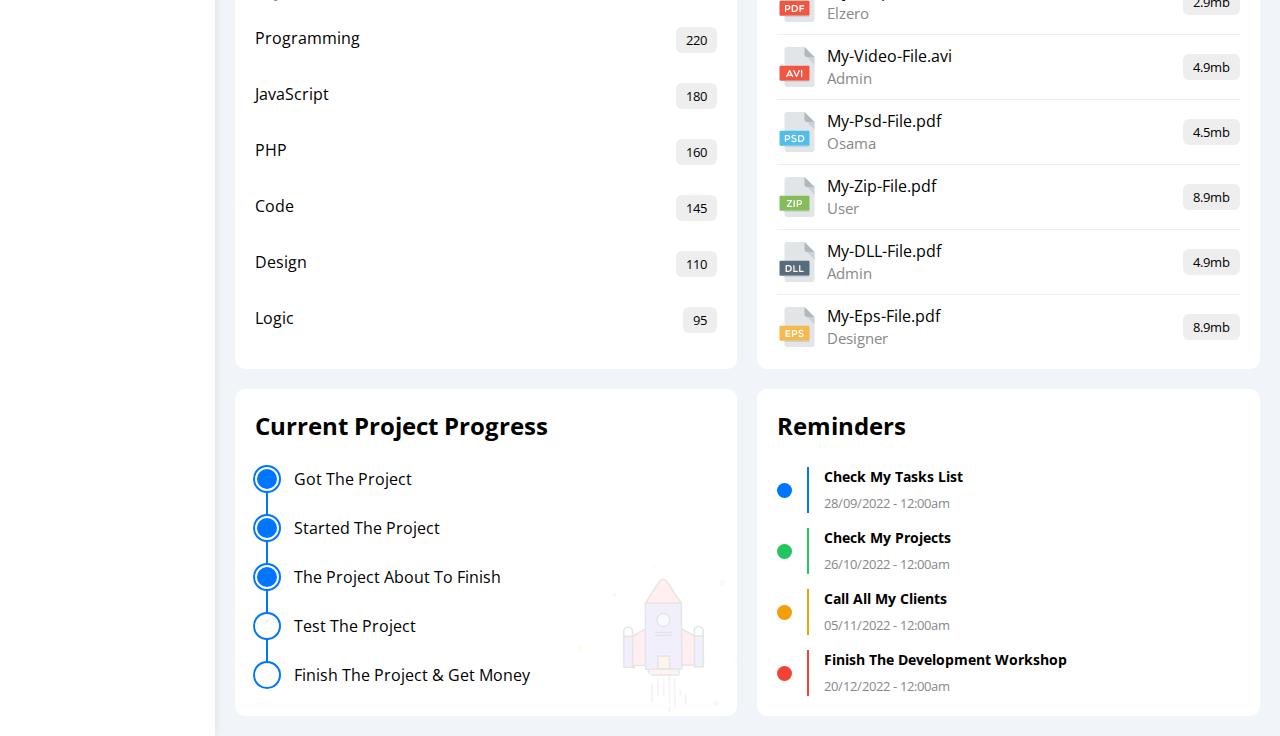
==== commit 7137d388: "Upload Dashboard Page - Reminders" ====
--- a/index.html
+++ b/index.html
@@ -406,6 +406,41 @@
                     <img class="launch-icon hide-mobile" src="imgs/project.png" alt="rocket icon">
                 </div>
                 <!-- End Current Project Progress Widget -->
+                <!-- Start Reminders Widget -->
+                <div class="reminders p-20 bg-white rad-10 p-relative">
+                    <h2 class="mt-0 mb-25">Reminders</h2>
+                    <ul class="m-0">
+                        <li class="d-flex align-center mt-15">
+                            <span class="key bg-blue mr-15 d-block rad-half"></span>
+                            <div class="pl-15 blue">
+                                <p class="fs-14 fw-bold mt-0 mb-5">Check My Tasks List</p>
+                                <span class="fs-13 c-grey">28/09/2022 - 12:00am</span>
+                            </div>
+                        </li>
+                        <li class="d-flex align-center mt-15">
+                            <span class="key bg-green mr-15 d-block rad-half"></span>
+                            <div class="pl-15 green">
+                                <p class="fs-14 fw-bold mt-0 mb-5">Check My Projects</p>
+                                <span class="fs-13 c-grey">26/10/2022 - 12:00am</span>
+                            </div>
+                        </li>
+                        <li class="d-flex align-center mt-15">
+                            <span class="key bg-orange mr-15 d-block rad-half"></span>
+                            <div class="pl-15 orange">
+                                <p class="fs-14 fw-bold mt-0 mb-5">Call All My Clients</p>
+                                <span class="fs-13 c-grey">05/11/2022 - 12:00am</span>
+                            </div>
+                        </li>
+                        <li class="d-flex align-center mt-15">
+                            <span class="key bg-red mr-15 d-block rad-half"></span>
+                            <div class="pl-15 red">
+                                <p class="fs-14 fw-bold mt-0 mb-5">Finish The Development Workshop</p>
+                                <span class="fs-13 c-grey">20/12/2022 - 12:00am</span>
+                            </div>
+                        </li>
+                    </ul>
+                </div>
+                <!-- End Reminders Widget -->
             </div>
             <!-- End content wrapper -->
         </div>
--- a/css/framework.css
+++ b/css/framework.css
@@ -133,6 +133,10 @@
     margin-top: 10px;
 }
 
+.mt-15 {
+    margin-top: 15px;
+}
+
 .mt-20 {
     margin-top: 20px;
 }
@@ -163,6 +167,10 @@
 
 .mb-20 {
     margin-bottom: 20px;
+}
+
+.mb-25 {
+    margin-bottom: 25px;
 }
 
 .ml-20 {
@@ -289,6 +297,14 @@
     -moz-border-radius: 10px;
     -ms-border-radius: 10px;
     -o-border-radius: 10px;
+}
+
+.rad-half {
+    border-radius: 50%;
+    -webkit-border-radius: 50%;
+    -moz-border-radius: 50%;
+    -ms-border-radius: 50%;
+    -o-border-radius: 50%;
 }
 
 /* End border */
--- a/css/master.css
+++ b/css/master.css
@@ -522,10 +522,34 @@
     width: 160px;
     right: 0;
     bottom: 0;
-    opacity: 0.3;
+    opacity: 0.1;
 }
 
 /* End Current Project Progress Widget */
+/* Start Reminders Widget */
+.reminders ul li .key {
+    width: 15px;
+    height: 15px;
+    padding-right: 15px;
+}
+
+.reminders ul li>.blue {
+    border-left: 2px solid var(--blue-color);
+}
+
+.reminders ul li>.green {
+    border-left: 2px solid var(--green-color);
+}
+
+.reminders ul li>.orange {
+    border-left: 2px solid var(--orange-color);
+}
+
+.reminders ul li>.red {
+    border-left: 2px solid var(--red-color);
+}
+
+/* End Reminders Widget */
 /* End content */
 /* Start Animation */
 @keyframes change-color {
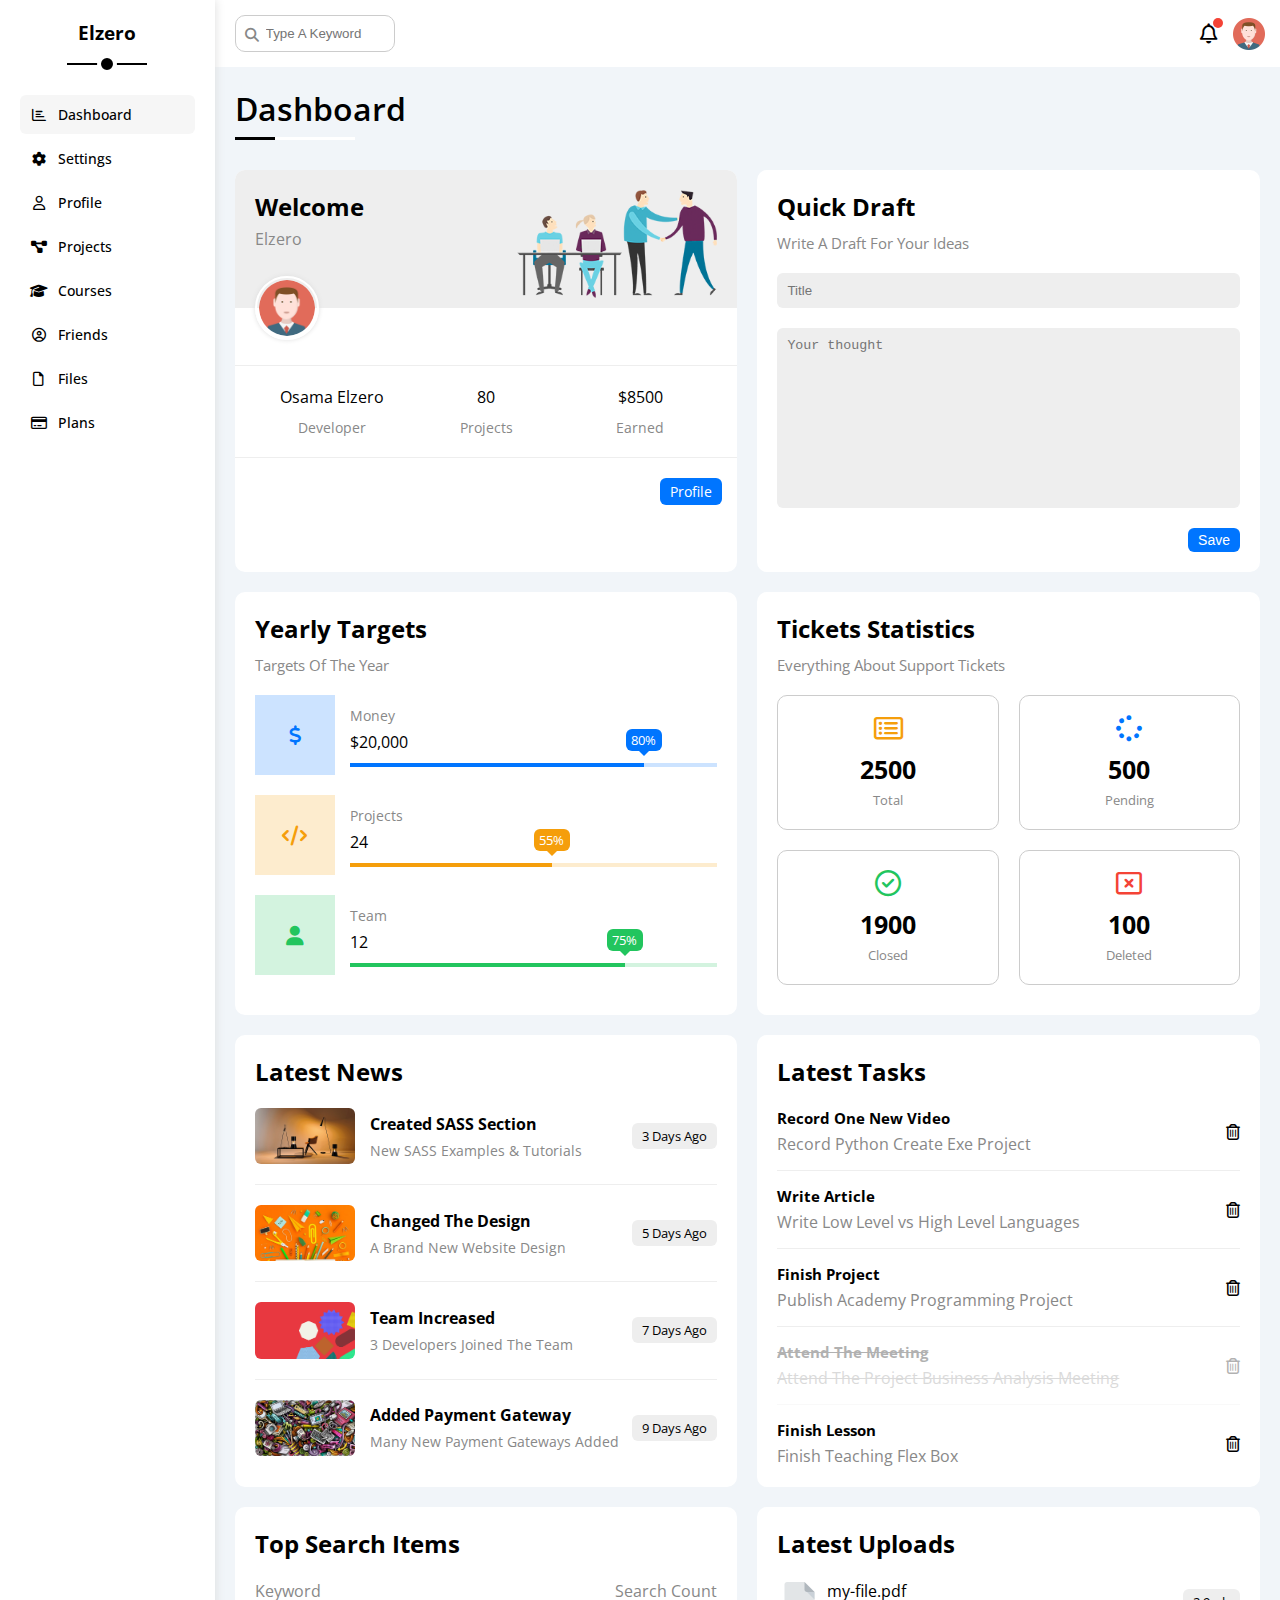
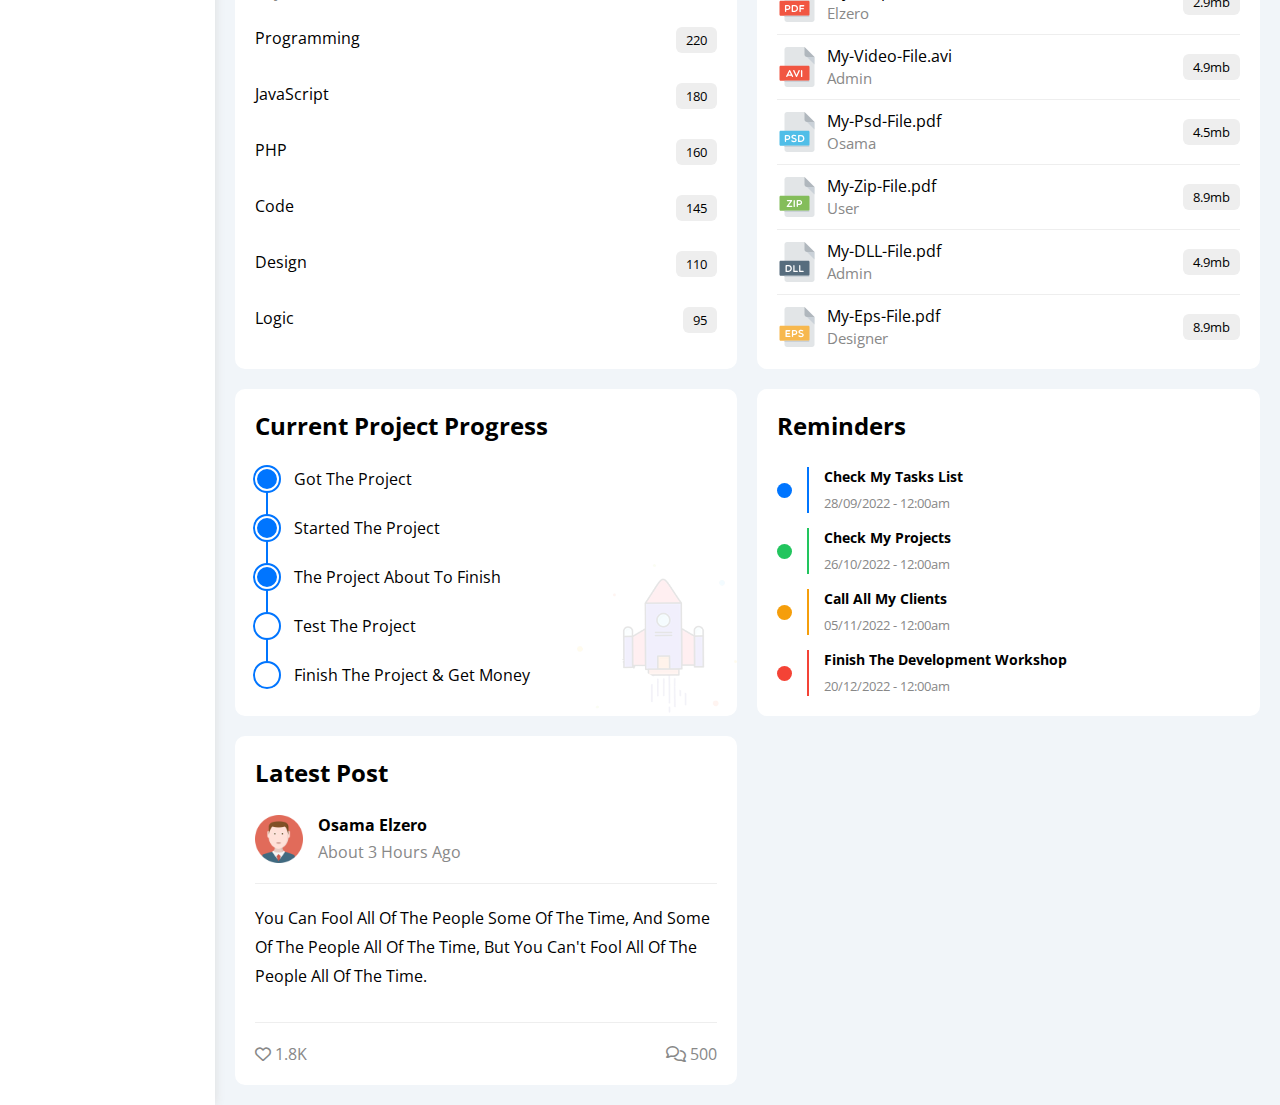
==== commit 5272c006: "Upload Dashboard Page - Latest Post" ====
--- a/index.html
+++ b/index.html
@@ -441,6 +441,32 @@
                     </ul>
                 </div>
                 <!-- End Reminders Widget -->
+                <!-- Start Latest Post Widget -->
+                <div class="latest-post p-20 bg-white rad-10 p-relative">
+                    <h2 class="mt-0 mb-25">Latest Post</h2>
+                    <div class="top d-flex align-center">
+                        <img class="avatar mr-15" src="imgs/avatar.png" alt="avatar icon">
+                        <div class="info">
+                            <span class="d-block mb-5 fw-bold">Osama Elzero</span>
+                            <span class="c-grey">About 3 Hours Ago</span>
+                        </div>
+                    </div>
+                    <div class="post-content txt-c-mobile pt-20 pb-20 mt-20 mb-20">
+                        You can fool all of the people some of the time, and some of the people all of the time, but you
+                        can't fool all of the people all of the time.
+                    </div>
+                    <div class="post-stats between-flex c-grey">
+                        <div>
+                            <i class="fa-regular fa-heart"></i>
+                            <span>1.8K</span>
+                        </div>
+                        <div>
+                            <i class="fa-regular fa-comments"></i>
+                            <span>500</span>
+                        </div>
+                    </div>
+                </div>
+                <!-- End Latest Post Widget -->
             </div>
             <!-- End content wrapper -->
         </div>
--- a/css/master.css
+++ b/css/master.css
@@ -550,6 +550,21 @@
 }
 
 /* End Reminders Widget */
+/* Start Latest Post Widget */
+.latest-post .avatar {
+    width: 48px;
+    height: 48px;
+}
+
+.latest-post .post-content {
+    text-transform: capitalize;
+    line-height: 1.8;
+    border-top: 1px solid #eee;
+    border-bottom: 1px solid #eee;
+    min-height: 140px;
+}
+
+/* End Latest Post Widget */
 /* End content */
 /* Start Animation */
 @keyframes change-color {
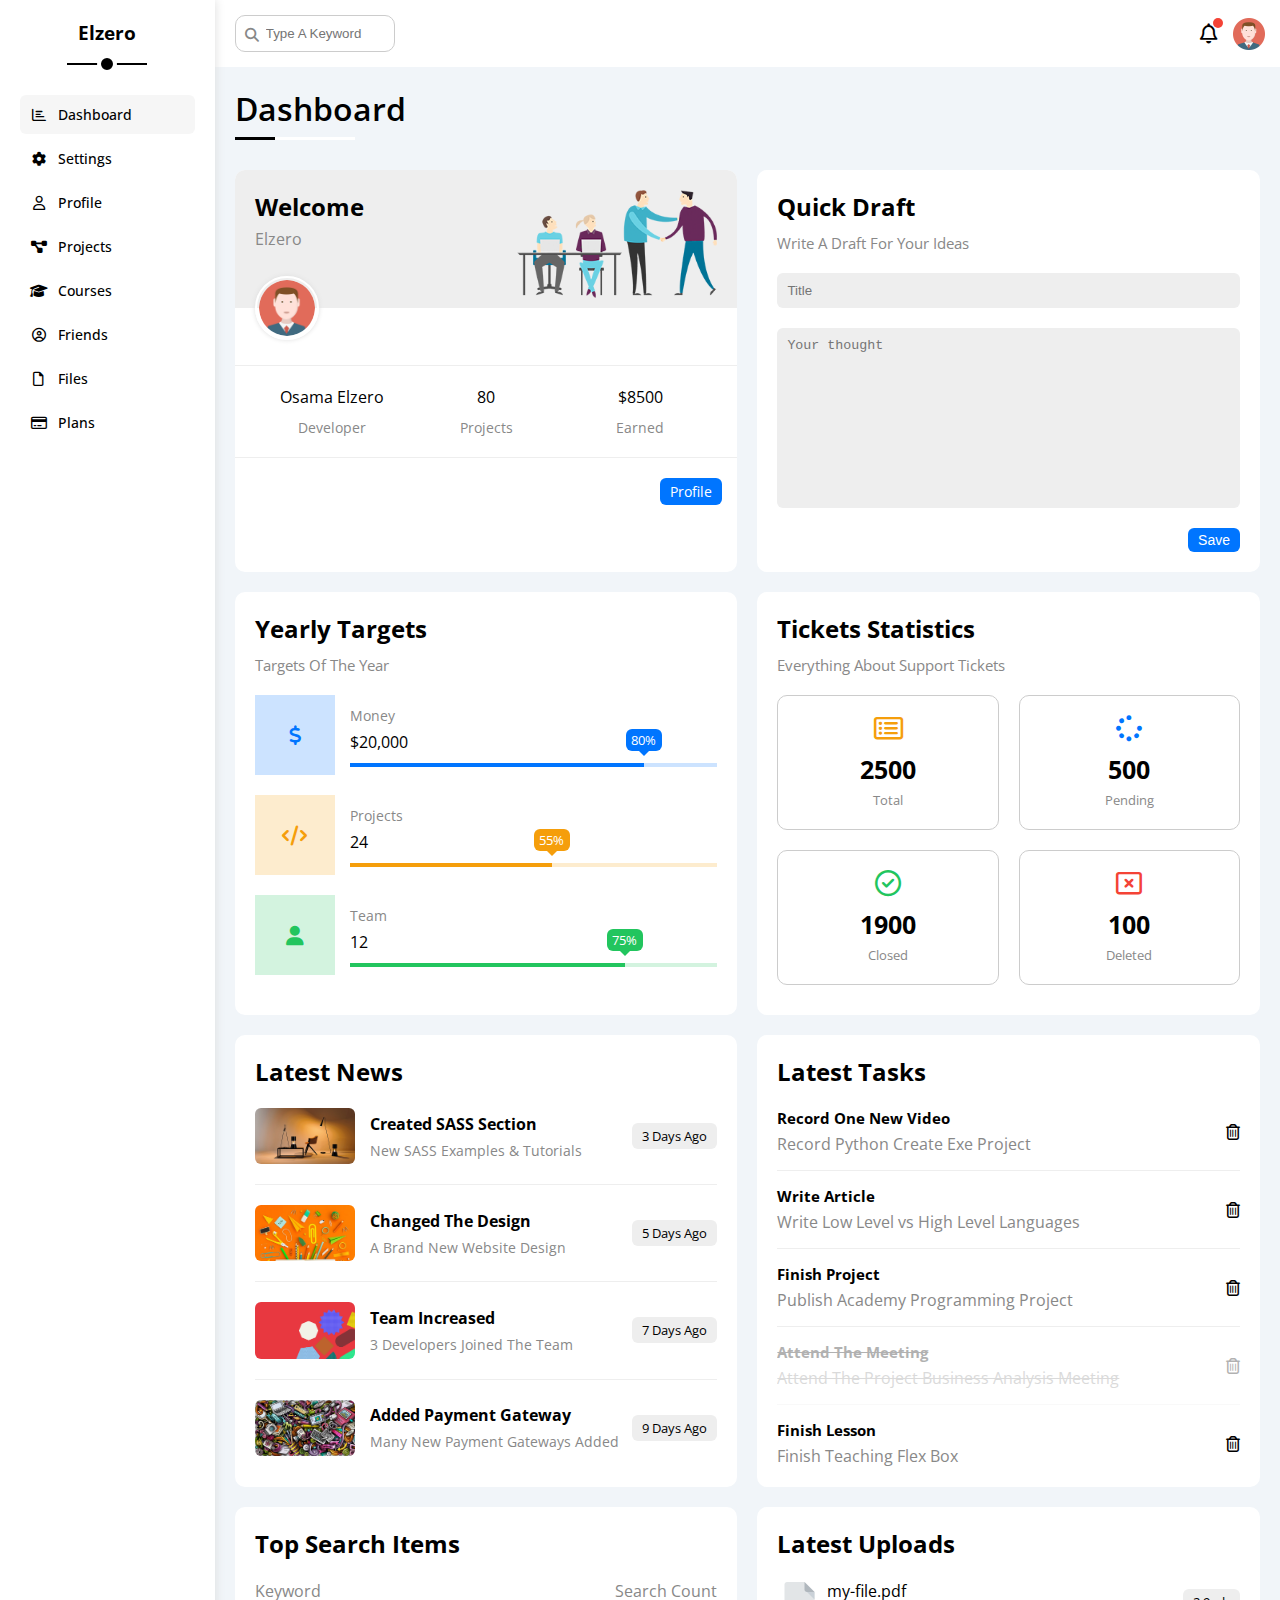
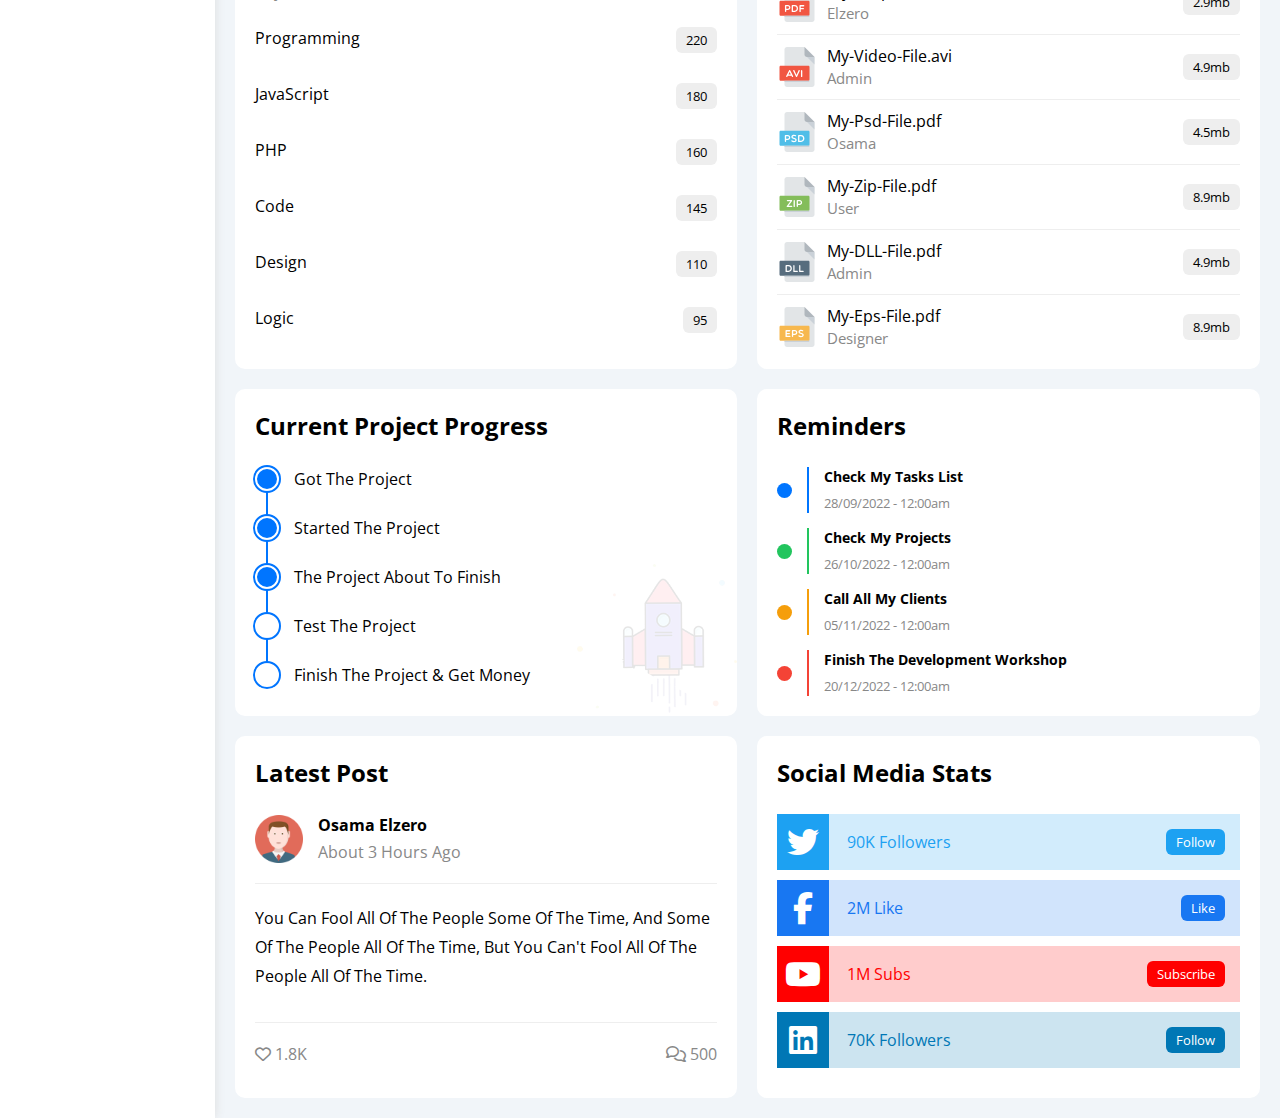
==== commit dbe85566: "Upload Dashboard Page - Social Media Stats" ====
--- a/index.html
+++ b/index.html
@@ -467,6 +467,31 @@
                     </div>
                 </div>
                 <!-- End Latest Post Widget -->
+                <!-- Start Social Media Widget -->
+                <div class="social-media p-20 bg-white rad-10 p-relative">
+                    <h2 class="mt-0 mb-25">Social Media Stats</h2>
+                    <div class="box twitter p-15 p-relative mb-10 between-flex">
+                        <i class="fa-brands fa-twitter fa-2x c-white h-full center-flex"></i>
+                        <span>90K Followers</span>
+                        <a class="fs-13 c-white btn-shape" href="#">Follow</a>
+                    </div>
+                    <div class="box facebook p-15 p-relative mb-10 between-flex">
+                        <i class="fa-brands fa-facebook-f fa-2x c-white h-full center-flex"></i>
+                        <span>2M Like</span>
+                        <a class="fs-13 c-white btn-shape" href="#">Like</a>
+                    </div>
+                    <div class="box youtube p-15 p-relative mb-10 between-flex">
+                        <i class="fa-brands fa-youtube fa-2x c-white h-full center-flex"></i>
+                        <span>1M Subs</span>
+                        <a class="fs-13 c-white btn-shape" href="#">Subscribe</a>
+                    </div>
+                    <div class="box linkedin p-15 p-relative mb-10 between-flex">
+                        <i class="fa-brands fa-linkedin fa-2x c-white h-full center-flex"></i>
+                        <span>70K Followers</span>
+                        <a class="fs-13 c-white btn-shape" href="#">Follow</a>
+                    </div>
+                </div>
+                <!-- End Social Media Widget -->
             </div>
             <!-- End content wrapper -->
         </div>
--- a/css/master.css
+++ b/css/master.css
@@ -565,6 +565,72 @@
 }
 
 /* End Latest Post Widget */
+/* Start Social Media Widget */
+.social-media .box {
+    padding-left: 70px;
+}
+
+.social-media .box i {
+    position: absolute;
+    left: 0;
+    top: 0;
+    width: 52px;
+    transition: 0.3s;
+    -webkit-transition: 0.3s;
+    -moz-transition: 0.3s;
+    -ms-transition: 0.3s;
+    -o-transition: 0.3s;
+}
+
+.social-media .box i:hover {
+    transform: rotate(5deg);
+    -webkit-transform: rotate(5deg);
+    -moz-transform: rotate(5deg);
+    -ms-transform: rotate(5deg);
+    -o-transform: rotate(5deg);
+}
+
+.social-media .twitter {
+    background-color: rgb(29 161 242 / 20%);
+    color: #1da1f2;
+}
+
+.social-media .twitter i,
+.social-media .twitter a {
+    background-color: #1da1f2;
+}
+
+.social-media .facebook {
+    background-color: rgb(24 119 242 / 20%);
+    color: #1877f2;
+}
+
+.social-media .facebook i,
+.social-media .facebook a {
+    background-color: #1877f2;
+}
+
+.social-media .youtube {
+    background-color: rgb(255 0 0 / 20%);
+    color: #ff0000;
+}
+
+.social-media .youtube i,
+.social-media .youtube a {
+    background-color: #ff0000;
+}
+
+.social-media .linkedin {
+    background-color: rgb(0 119 181 / 20%);
+    color: #0077b5;
+}
+
+.social-media .linkedin i,
+.social-media .linkedin a {
+    background-color: #0077b5;
+}
+
+/* End Social Media Widget */
 /* End content */
 /* Start Animation */
 @keyframes change-color {
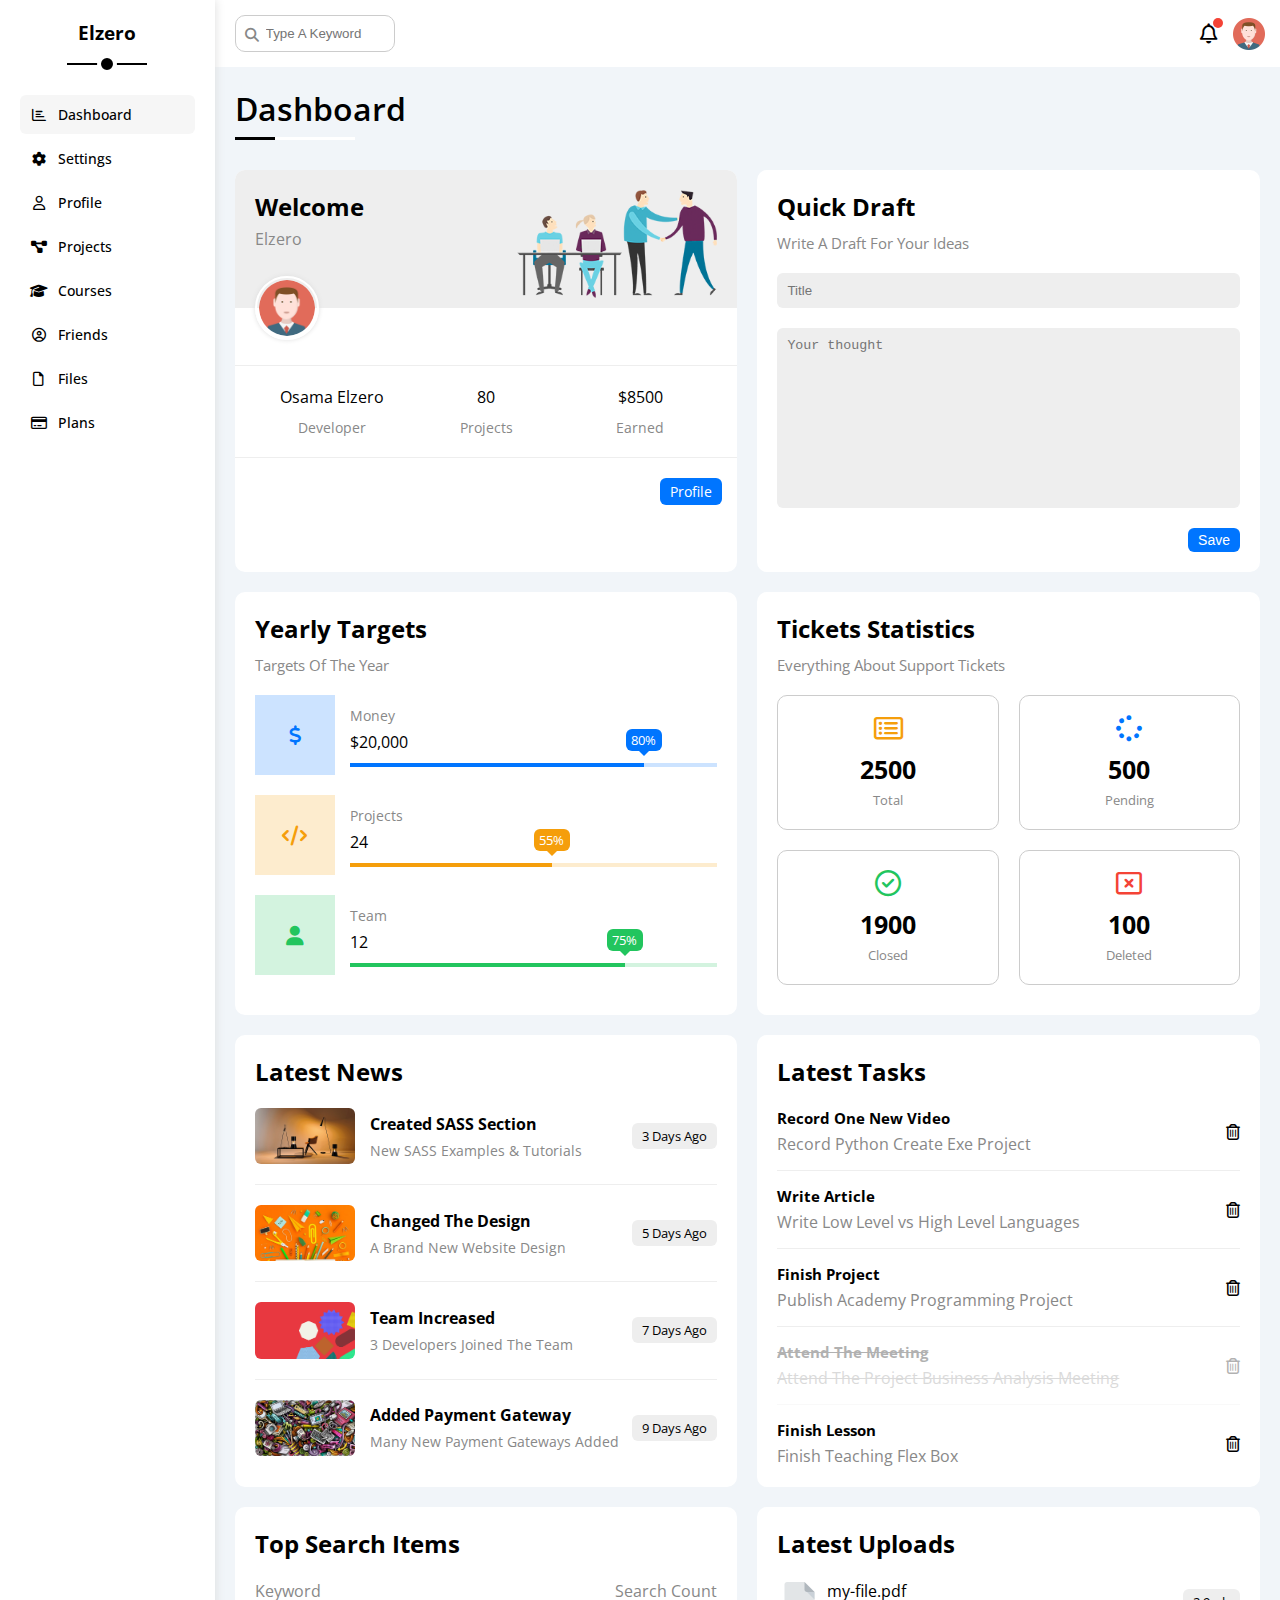
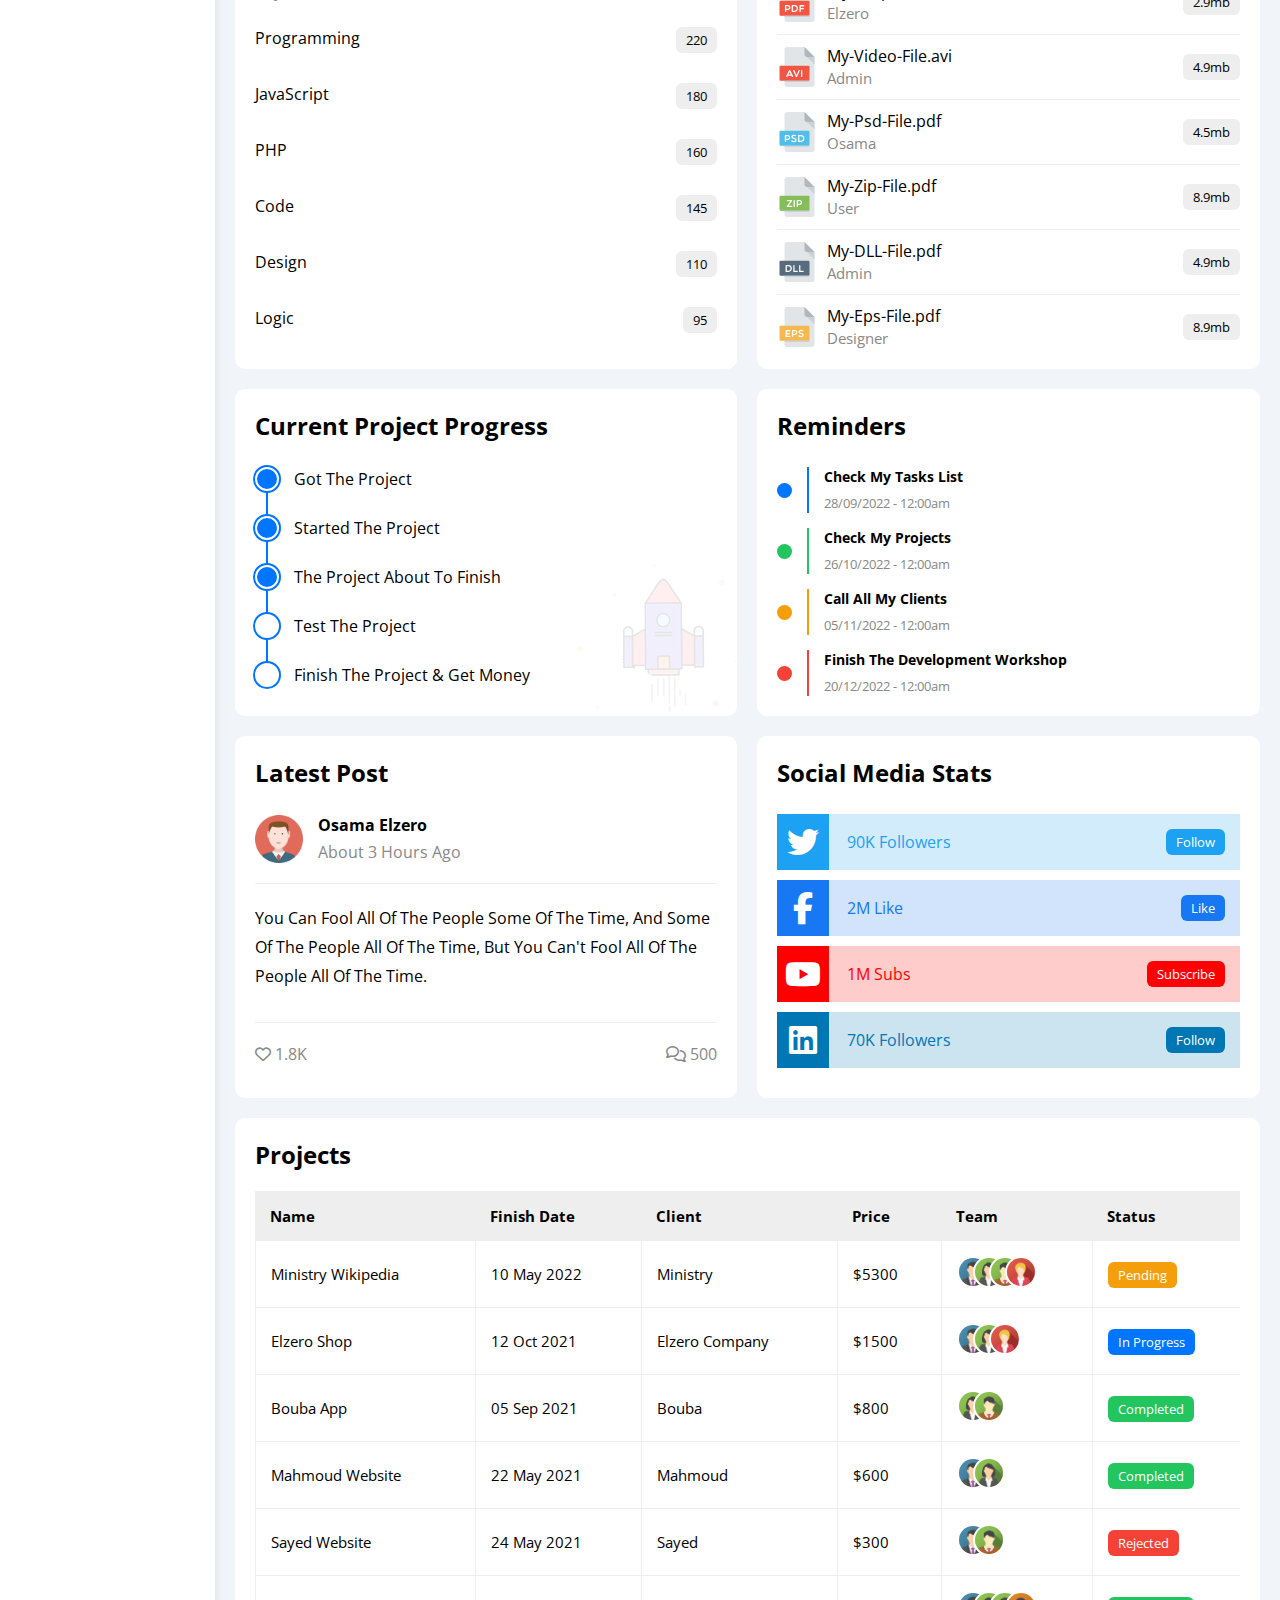
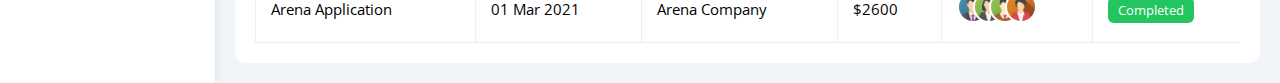
==== commit 4485385d: "Upload Dashboard Page - Projects Table" ====
--- a/index.html
+++ b/index.html
@@ -494,6 +494,110 @@
                 <!-- End Social Media Widget -->
             </div>
             <!-- End content wrapper -->
+            <!-- Start Projects Table -->
+            <div class="projects p-20 bg-white rad-10 m-20">
+                <h2 class="mt-0 mb-20">Projects</h2>
+                <div class="responsive-table">
+                    <table class="fs-15 w-full">
+                        <thead>
+                            <tr>
+                                <td>Name</td>
+                                <td>Finish Date</td>
+                                <td>Client</td>
+                                <td>Price</td>
+                                <td>Team</td>
+                                <td>Status</td>
+                            </tr>
+                        </thead>
+                        <tbody>
+                            <tr>
+                                <td>Ministry Wikipedia</td>
+                                <td>10 May 2022</td>
+                                <td>Ministry</td>
+                                <td>$5300</td>
+                                <td>
+                                    <img src="imgs/team-01.png" alt="team member avatar icon">
+                                    <img src="imgs/team-02.png" alt="team member avatar icon">
+                                    <img src="imgs/team-03.png" alt="team member avatar icon">
+                                    <img src="imgs/team-05.png" alt="team member avatar icon">
+                                </td>
+                                <td>
+                                    <span class="label bg-orange c-white btn-shape">Pending</span>
+                                </td>
+                            </tr>
+                            <tr>
+                                <td>Elzero Shop</td>
+                                <td>12 Oct 2021</td>
+                                <td>Elzero Company</td>
+                                <td>$1500</td>
+                                <td>
+                                    <img src="imgs/team-01.png" alt="team member avatar icon">
+                                    <img src="imgs/team-02.png" alt="team member avatar icon">
+                                    <img src="imgs/team-05.png" alt="team member avatar icon">
+                                </td>
+                                <td>
+                                    <span class="label bg-blue c-white btn-shape">In Progress</span>
+                                </td>
+                            </tr>
+                            <tr>
+                                <td>Bouba App</td>
+                                <td>05 Sep 2021</td>
+                                <td>Bouba</td>
+                                <td>$800</td>
+                                <td>
+                                    <img src="imgs/team-02.png" alt="team member avatar icon">
+                                    <img src="imgs/team-03.png" alt="team member avatar icon">
+                                </td>
+                                <td>
+                                    <span class="label bg-green c-white btn-shape">Completed</span>
+                                </td>
+                            </tr>
+                            <tr>
+                                <td>Mahmoud Website</td>
+                                <td>22 May 2021</td>
+                                <td>Mahmoud</td>
+                                <td>$600</td>
+                                <td>
+                                    <img src="imgs/team-01.png" alt="team member avatar icon">
+                                    <img src="imgs/team-02.png" alt="team member avatar icon">
+                                </td>
+                                <td>
+                                    <span class="label bg-green c-white btn-shape">Completed</span>
+                                </td>
+                            </tr>
+                            <tr>
+                                <td>Sayed Website</td>
+                                <td>24 May 2021</td>
+                                <td>Sayed</td>
+                                <td>$300</td>
+                                <td>
+                                    <img src="imgs/team-01.png" alt="team member avatar icon">
+                                    <img src="imgs/team-03.png" alt="team member avatar icon">
+                                </td>
+                                <td>
+                                    <span class="label bg-red c-white btn-shape">Rejected</span>
+                                </td>
+                            </tr>
+                            <tr>
+                                <td>Arena Application</td>
+                                <td>01 Mar 2021</td>
+                                <td>Arena Company</td>
+                                <td>$2600</td>
+                                <td>
+                                    <img src="imgs/team-01.png" alt="team member avatar icon">
+                                    <img src="imgs/team-02.png" alt="team member avatar icon">
+                                    <img src="imgs/team-03.png" alt="team member avatar icon">
+                                    <img src="imgs/team-04.png" alt="team member avatar icon">
+                                </td>
+                                <td>
+                                    <span class="label bg-green c-white btn-shape">Completed</span>
+                                </td>
+                            </tr>
+                        </tbody>
+                    </table>
+                </div>
+            </div>
+            <!-- End Projects Table -->
         </div>
     </div>
 </body>
--- a/css/master.css
+++ b/css/master.css
@@ -226,7 +226,8 @@
 }
 
 /* End content title */
-/* Start content wrapper */
+/* Start wrapper content */
+/* Start wrapper */
 .wrapper {
     grid-template-columns: repeat(auto-fill, minmax(450px, 1fr));
 }
@@ -240,7 +241,7 @@
     }
 }
 
-/* End contetn wrapper */
+/* End wrapper */
 /* Start Welcome Widget */
 .welcome .intro img {
     width: 200px;
@@ -631,6 +632,65 @@
 }
 
 /* End Social Media Widget */
+/* End wrapper content */
+/* Start Projects Table */
+.projects .responsive-table {
+    overflow-x: auto;
+}
+
+.projects table {
+    min-width: 1000px;
+    border-spacing: 0;
+}
+
+.projects table td {
+    padding: 15px;
+}
+
+.projects table thead td {
+    background-color: #eee;
+    font-weight: bold;
+}
+
+.projects table tbody td {
+    border-bottom: 1px solid #eee;
+    border-left: 1px solid #eee;
+    transition: 0.3s;
+    -webkit-transition: 0.3s;
+    -moz-transition: 0.3s;
+    -ms-transition: 0.3s;
+    -o-transition: 0.3s;
+}
+
+.projects table tbody td:last-child {
+    border-right: 1px solid #eee;
+}
+
+.projects table tbody tr:hover td {
+    background-color: #faf7f7;
+}
+
+.projects table img {
+    width: 32px;
+    height: 32px;
+    padding: 2px;
+    background-color: white;
+    border-radius: 50%;
+    -webkit-border-radius: 50%;
+    -moz-border-radius: 50%;
+    -ms-border-radius: 50%;
+    -o-border-radius: 50%;
+}
+
+.projects table img:not(:first-child) {
+    margin-left: -20px;
+}
+
+.projects table .label {
+    font-size: 13px;
+}
+
+/* End Projects Table */
 /* End content */
 /* Start Animation */
 @keyframes change-color {
